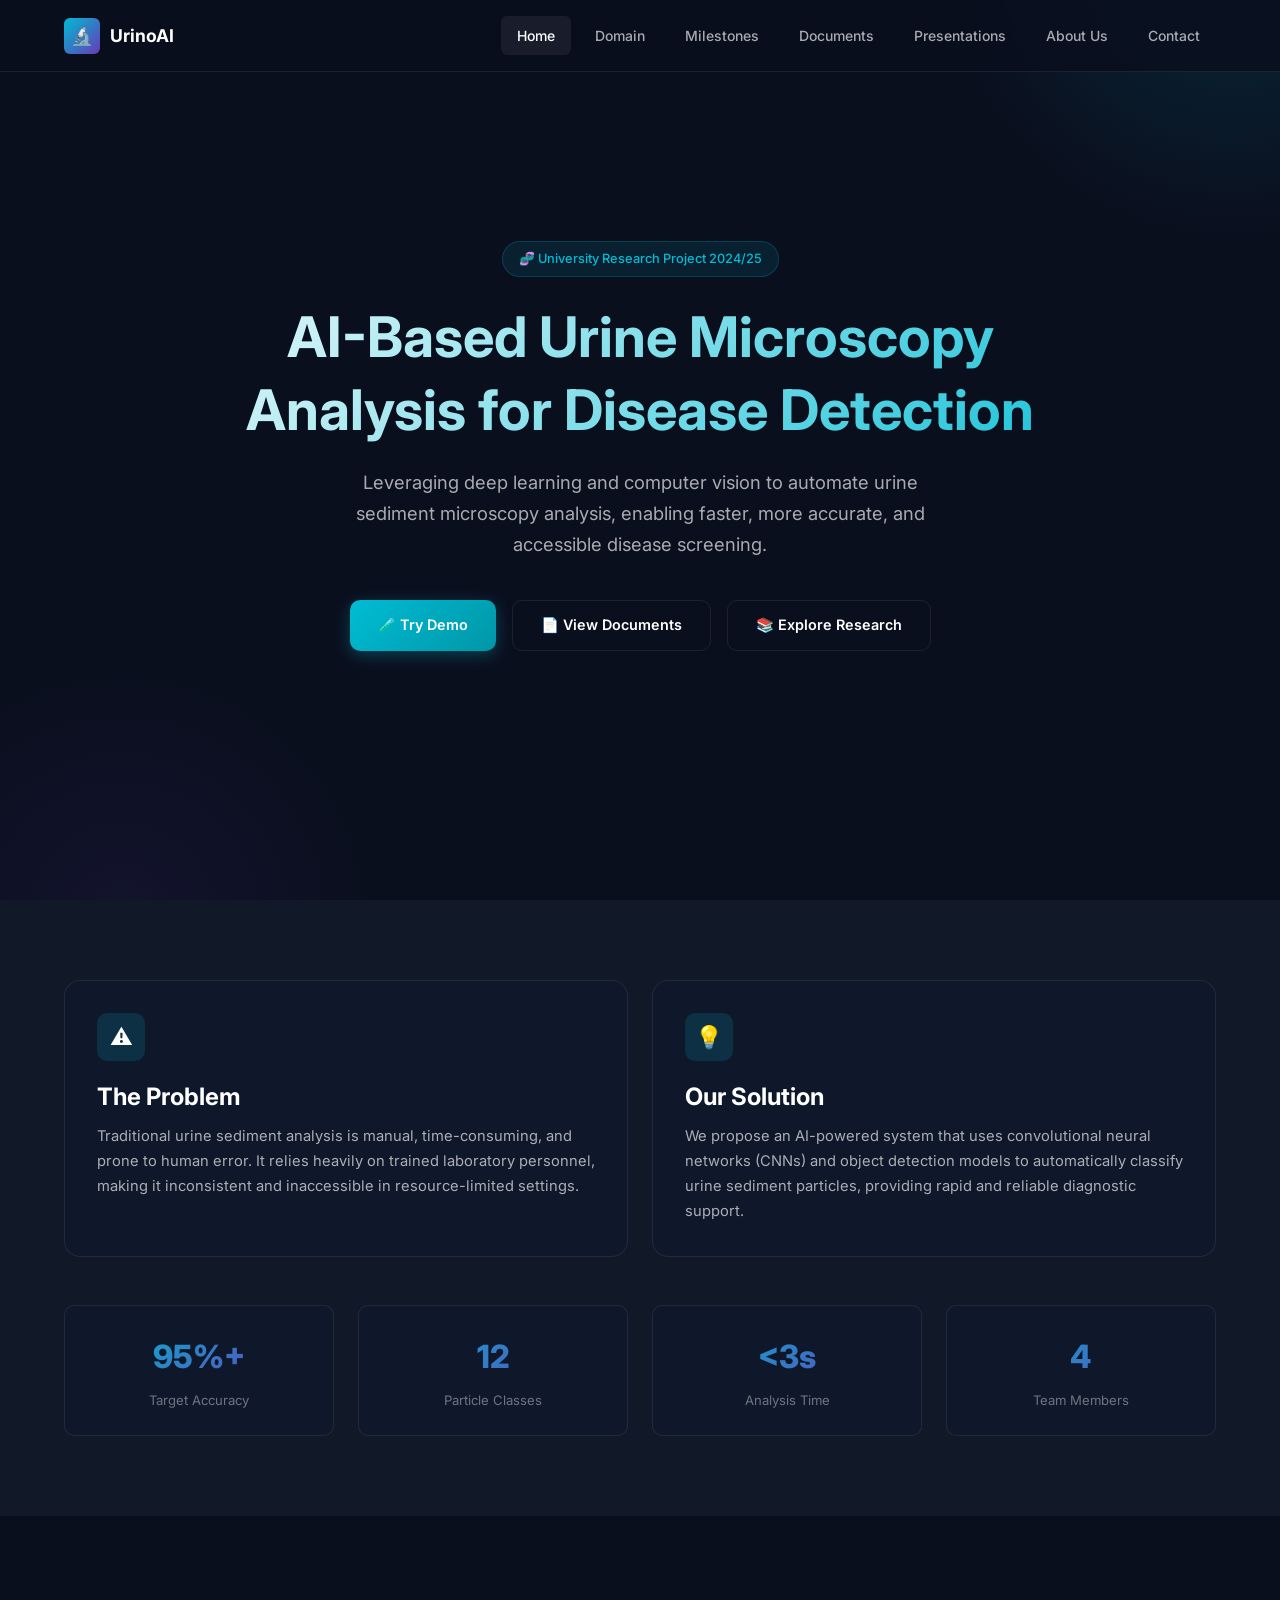
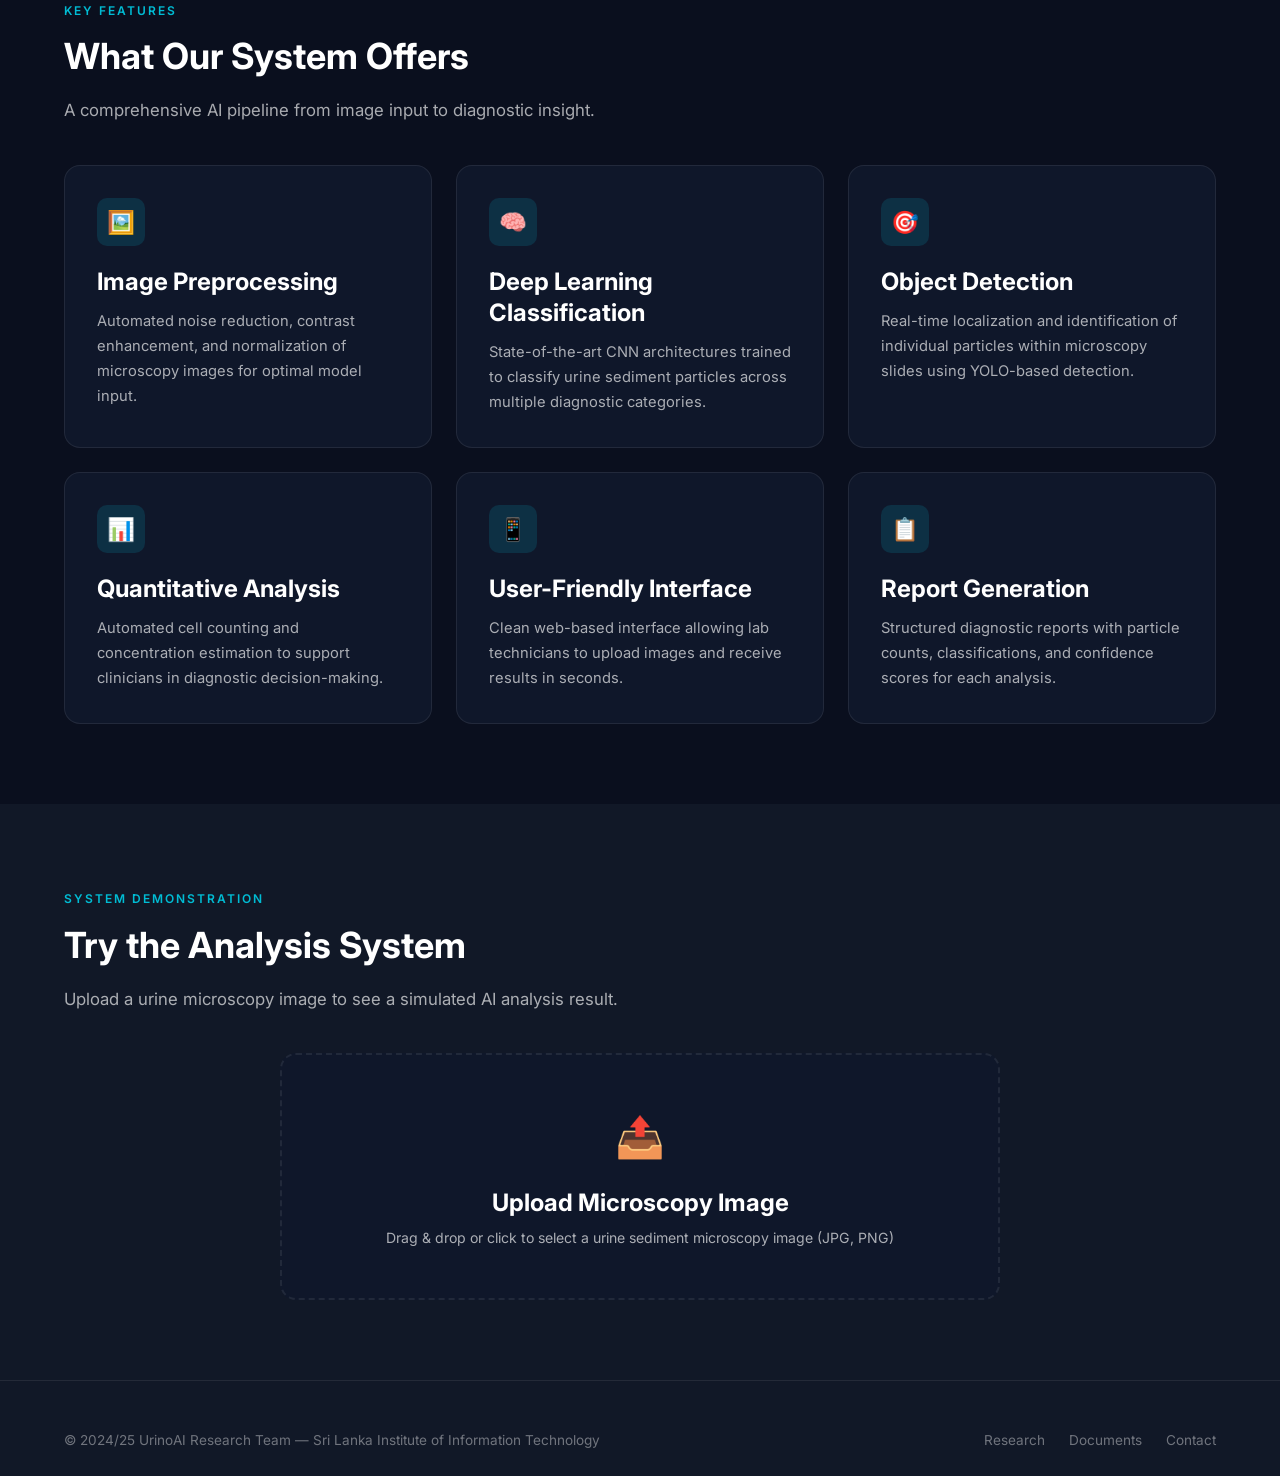
==== index.html @ 8f3a8fd1 "Initial commit" ====
<!DOCTYPE html>
<html lang="en">
<head>
  <meta charset="UTF-8">
  <meta name="viewport" content="width=device-width, initial-scale=1.0">
  <meta name="description" content="AI-Based Urine Microscopy Analysis for Disease Detection — a university research project leveraging deep learning for automated medical diagnostics.">
  <title>UrinoAI — AI-Based Urine Microscopy Analysis</title>
  <link rel="preconnect" href="https://fonts.googleapis.com">
  <link href="https://fonts.googleapis.com/css2?family=Inter:wght@400;500;600;700;800&display=swap" rel="stylesheet">
  <link rel="stylesheet" href="css/style.css">
</head>
<body>

  <!-- ===== NAVBAR ===== -->
  <nav class="navbar" id="navbar">
    <div class="container">
      <a href="index.html" class="nav-logo">
        <div class="logo-icon">🔬</div>
        UrinoAI
      </a>
      <div class="nav-links" id="navLinks">
        <a href="index.html" class="active">Home</a>
        <a href="domain.html">Domain</a>
        <a href="milestones.html">Milestones</a>
        <a href="documents.html">Documents</a>
        <a href="presentations.html">Presentations</a>
        <a href="about.html">About Us</a>
        <a href="contact.html">Contact</a>
      </div>
      <button class="nav-toggle" id="navToggle" aria-label="Toggle navigation">
        <span></span><span></span><span></span>
      </button>
    </div>
  </nav>

  <!-- ===== HERO ===== -->
  <section class="hero" id="hero">
    <div class="container">
      <div class="hero-badge">🧬 University Research Project 2024/25</div>
      <h1>AI-Based Urine Microscopy<br>Analysis for Disease Detection</h1>
      <p>Leveraging deep learning and computer vision to automate urine sediment microscopy analysis, enabling faster, more accurate, and accessible disease screening.</p>
      <div class="hero-actions">
        <a href="#demo" class="btn btn-primary">🧪 Try Demo</a>
        <a href="documents.html" class="btn btn-outline">📄 View Documents</a>
        <a href="domain.html" class="btn btn-outline">📚 Explore Research</a>
      </div>
    </div>
  </section>

  <!-- ===== PROBLEM + SOLUTION ===== -->
  <section class="section-alt" id="overview">
    <div class="container">
      <div class="grid-2">
        <div class="card">
          <div class="card-icon">⚠️</div>
          <h3>The Problem</h3>
          <p>Traditional urine sediment analysis is manual, time-consuming, and prone to human error. It relies heavily on trained laboratory personnel, making it inconsistent and inaccessible in resource-limited settings.</p>
        </div>
        <div class="card">
          <div class="card-icon">💡</div>
          <h3>Our Solution</h3>
          <p>We propose an AI-powered system that uses convolutional neural networks (CNNs) and object detection models to automatically classify urine sediment particles, providing rapid and reliable diagnostic support.</p>
        </div>
      </div>

      <!-- Stats -->
      <div class="stats-row">
        <div class="stat-item">
          <div class="stat-number">95%+</div>
          <div class="stat-label">Target Accuracy</div>
        </div>
        <div class="stat-item">
          <div class="stat-number">12</div>
          <div class="stat-label">Particle Classes</div>
        </div>
        <div class="stat-item">
          <div class="stat-number">&lt;3s</div>
          <div class="stat-label">Analysis Time</div>
        </div>
        <div class="stat-item">
          <div class="stat-number">4</div>
          <div class="stat-label">Team Members</div>
        </div>
      </div>
    </div>
  </section>

  <!-- ===== KEY FEATURES ===== -->
  <section id="features">
    <div class="container">
      <span class="section-label">Key Features</span>
      <h2 class="section-title">What Our System Offers</h2>
      <p class="section-subtitle" style="margin-bottom:2.5rem;">A comprehensive AI pipeline from image input to diagnostic insight.</p>

      <div class="grid-3">
        <div class="card">
          <div class="card-icon">🖼️</div>
          <h3>Image Preprocessing</h3>
          <p>Automated noise reduction, contrast enhancement, and normalization of microscopy images for optimal model input.</p>
        </div>
        <div class="card">
          <div class="card-icon">🧠</div>
          <h3>Deep Learning Classification</h3>
          <p>State-of-the-art CNN architectures trained to classify urine sediment particles across multiple diagnostic categories.</p>
        </div>
        <div class="card">
          <div class="card-icon">🎯</div>
          <h3>Object Detection</h3>
          <p>Real-time localization and identification of individual particles within microscopy slides using YOLO-based detection.</p>
        </div>
        <div class="card">
          <div class="card-icon">📊</div>
          <h3>Quantitative Analysis</h3>
          <p>Automated cell counting and concentration estimation to support clinicians in diagnostic decision-making.</p>
        </div>
        <div class="card">
          <div class="card-icon">📱</div>
          <h3>User-Friendly Interface</h3>
          <p>Clean web-based interface allowing lab technicians to upload images and receive results in seconds.</p>
        </div>
        <div class="card">
          <div class="card-icon">📋</div>
          <h3>Report Generation</h3>
          <p>Structured diagnostic reports with particle counts, classifications, and confidence scores for each analysis.</p>
        </div>
      </div>
    </div>
  </section>

  <!-- ===== SYSTEM DEMO ===== -->
  <section class="section-alt" id="demo">
    <div class="container">
      <span class="section-label">System Demonstration</span>
      <h2 class="section-title">Try the Analysis System</h2>
      <p class="section-subtitle" style="margin-bottom:2.5rem;">Upload a urine microscopy image to see a simulated AI analysis result.</p>

      <div class="demo-container">
        <div class="upload-zone" id="uploadZone">
          <div class="upload-icon">📤</div>
          <h3>Upload Microscopy Image</h3>
          <p>Drag & drop or click to select a urine sediment microscopy image (JPG, PNG)</p>
          <input type="file" id="fileInput" accept="image/*" style="display:none;">
        </div>

        <div class="demo-preview" id="demoPreview">
          <img id="previewImage" src="" alt="Uploaded microscopy image">
          <div class="result-card">
            <h4 style="margin-bottom:16px;">🔍 Analysis Results (Simulated)</h4>
            <div class="result-row">
              <span class="result-label">Red Blood Cells (RBC)</span>
              <div>
                <span class="result-value" style="color:var(--error);">12 /HPF — Elevated</span>
                <div class="confidence-bar"><div class="confidence-fill" style="width:88%"></div></div>
              </div>
            </div>
            <div class="result-row">
              <span class="result-label">White Blood Cells (WBC)</span>
              <div>
                <span class="result-value" style="color:var(--warning);">8 /HPF — Borderline</span>
                <div class="confidence-bar"><div class="confidence-fill" style="width:72%"></div></div>
              </div>
            </div>
            <div class="result-row">
              <span class="result-label">Epithelial Cells</span>
              <div>
                <span class="result-value" style="color:var(--success);">3 /HPF — Normal</span>
                <div class="confidence-bar"><div class="confidence-fill" style="width:94%"></div></div>
              </div>
            </div>
            <div class="result-row">
              <span class="result-label">Crystals (Calcium Oxalate)</span>
              <div>
                <span class="result-value" style="color:var(--error);">Detected</span>
                <div class="confidence-bar"><div class="confidence-fill" style="width:91%"></div></div>
              </div>
            </div>
            <div class="result-row">
              <span class="result-label">Bacteria</span>
              <div>
                <span class="result-value" style="color:var(--success);">Not Detected</span>
                <div class="confidence-bar"><div class="confidence-fill" style="width:97%"></div></div>
              </div>
            </div>
            <div class="result-row">
              <span class="result-label">Overall Confidence</span>
              <div>
                <span class="result-value" style="color:var(--primary);">92.4%</span>
                <div class="confidence-bar"><div class="confidence-fill" style="width:92%"></div></div>
              </div>
            </div>
          </div>
        </div>
      </div>
    </div>
  </section>

  <!-- ===== FOOTER ===== -->
  <footer class="footer">
    <div class="container">
      <div class="footer-content">
        <p>&copy; 2024/25 UrinoAI Research Team — Sri Lanka Institute of Information Technology</p>
        <div class="footer-links">
          <a href="domain.html">Research</a>
          <a href="documents.html">Documents</a>
          <a href="contact.html">Contact</a>
        </div>
      </div>
    </div>
  </footer>

  <script src="js/main.js"></script>
</body>
</html>
---- css/style.css ----
/* ============================================
   AI Urine Microscopy Research Website
   Design System & Global Styles
   ============================================ */

/* --- CSS Variables (Design Tokens) --- */
:root {
  --primary: #00bcd4;
  --primary-dark: #0097a7;
  --primary-glow: rgba(0, 188, 212, 0.15);
  --secondary: #673ab7;
  --secondary-light: #7e57c2;

  --bg-main: #0a0f1e;
  --bg-section: #111827;
  --bg-card: #0f172a;
  --bg-card-hover: #162036;
  --bg-input: #1a2236;

  --text-main: #ffffff;
  --text-muted: rgba(255, 255, 255, 0.65);
  --text-subtle: rgba(255, 255, 255, 0.4);

  --success: #66bb6a;
  --error: #ef5350;
  --warning: #ffa726;

  --border: rgba(255, 255, 255, 0.08);
  --border-hover: rgba(0, 188, 212, 0.3);

  --radius-sm: 6px;
  --radius-md: 10px;
  --radius-lg: 16px;
  --radius-xl: 24px;

  --shadow-card: 0 4px 24px rgba(0, 0, 0, 0.3);
  --shadow-hover: 0 8px 32px rgba(0, 188, 212, 0.12);

  --nav-height: 72px;
  --max-width: 1200px;

  --transition: 0.3s cubic-bezier(0.4, 0, 0.2, 1);
}

/* --- Reset & Base --- */
*, *::before, *::after {
  margin: 0;
  padding: 0;
  box-sizing: border-box;
}

html {
  scroll-behavior: smooth;
  scroll-padding-top: var(--nav-height);
}

body {
  font-family: 'Inter', -apple-system, BlinkMacSystemFont, sans-serif;
  background: var(--bg-main);
  color: var(--text-main);
  line-height: 1.7;
  -webkit-font-smoothing: antialiased;
  overflow-x: hidden;
}

a {
  color: var(--primary);
  text-decoration: none;
  transition: color var(--transition);
}

a:hover {
  color: var(--primary-dark);
}

img {
  max-width: 100%;
  display: block;
}

ul, ol {
  list-style: none;
}

/* --- Typography --- */
h1, h2, h3, h4, h5, h6 {
  font-weight: 700;
  line-height: 1.3;
  color: var(--text-main);
}

h1 { font-size: clamp(2rem, 4vw, 3rem); }
h2 { font-size: clamp(1.5rem, 3vw, 2.25rem); }
h3 { font-size: clamp(1.15rem, 2vw, 1.5rem); }
h4 { font-size: 1.125rem; }

p {
  color: var(--text-muted);
  font-size: 1rem;
  max-width: 72ch;
}

.section-label {
  display: inline-block;
  font-size: 0.75rem;
  font-weight: 600;
  text-transform: uppercase;
  letter-spacing: 2px;
  color: var(--primary);
  margin-bottom: 0.75rem;
}

.section-title {
  margin-bottom: 1rem;
}

.section-subtitle {
  color: var(--text-muted);
  font-size: 1.05rem;
  max-width: 640px;
}

/* --- Layout --- */
.container {
  width: 100%;
  max-width: var(--max-width);
  margin: 0 auto;
  padding: 0 24px;
}

section {
  padding: 80px 0;
}

.section-alt {
  background: var(--bg-section);
}

/* --- Navigation --- */
.navbar {
  position: fixed;
  top: 0;
  left: 0;
  right: 0;
  height: var(--nav-height);
  background: rgba(10, 15, 30, 0.85);
  backdrop-filter: blur(16px);
  -webkit-backdrop-filter: blur(16px);
  border-bottom: 1px solid var(--border);
  z-index: 1000;
  transition: background var(--transition);
}

.navbar .container {
  display: flex;
  align-items: center;
  justify-content: space-between;
  height: 100%;
}

.nav-logo {
  display: flex;
  align-items: center;
  gap: 10px;
  font-weight: 700;
  font-size: 1.1rem;
  color: var(--text-main);
}

.nav-logo .logo-icon {
  width: 36px;
  height: 36px;
  background: linear-gradient(135deg, var(--primary), var(--secondary));
  border-radius: var(--radius-sm);
  display: flex;
  align-items: center;
  justify-content: center;
  font-size: 1.1rem;
}

.nav-links {
  display: flex;
  align-items: center;
  gap: 8px;
}

.nav-links a {
  padding: 8px 16px;
  font-size: 0.875rem;
  font-weight: 500;
  color: var(--text-muted);
  border-radius: var(--radius-sm);
  transition: all var(--transition);
}

.nav-links a:hover,
.nav-links a.active {
  color: var(--text-main);
  background: rgba(255, 255, 255, 0.06);
}

.nav-toggle {
  display: none;
  flex-direction: column;
  gap: 5px;
  cursor: pointer;
  padding: 4px;
  background: none;
  border: none;
}

.nav-toggle span {
  width: 24px;
  height: 2px;
  background: var(--text-main);
  border-radius: 2px;
  transition: all var(--transition);
}

/* --- Hero Section --- */
.hero {
  min-height: 100vh;
  display: flex;
  align-items: center;
  padding-top: var(--nav-height);
  position: relative;
  overflow: hidden;
}

.hero::before {
  content: '';
  position: absolute;
  top: -40%;
  right: -20%;
  width: 600px;
  height: 600px;
  background: radial-gradient(circle, var(--primary-glow), transparent 70%);
  pointer-events: none;
}

.hero::after {
  content: '';
  position: absolute;
  bottom: -30%;
  left: -10%;
  width: 500px;
  height: 500px;
  background: radial-gradient(circle, rgba(103, 58, 183, 0.1), transparent 70%);
  pointer-events: none;
}

.hero .container {
  position: relative;
  z-index: 1;
  text-align: center;
}

.hero-badge {
  display: inline-flex;
  align-items: center;
  gap: 8px;
  padding: 6px 16px;
  background: rgba(0, 188, 212, 0.1);
  border: 1px solid rgba(0, 188, 212, 0.2);
  border-radius: 100px;
  font-size: 0.8rem;
  font-weight: 500;
  color: var(--primary);
  margin-bottom: 1.5rem;
}

.hero h1 {
  font-size: clamp(2.25rem, 5vw, 3.5rem);
  margin-bottom: 1.25rem;
  background: linear-gradient(135deg, var(--text-main) 0%, var(--primary) 100%);
  -webkit-background-clip: text;
  -webkit-text-fill-color: transparent;
  background-clip: text;
}

.hero p {
  font-size: 1.15rem;
  margin: 0 auto 2.5rem;
  max-width: 600px;
}

.hero-actions {
  display: flex;
  gap: 16px;
  justify-content: center;
  flex-wrap: wrap;
}

/* --- Buttons --- */
.btn {
  display: inline-flex;
  align-items: center;
  gap: 8px;
  padding: 12px 28px;
  font-size: 0.9rem;
  font-weight: 600;
  border-radius: var(--radius-md);
  cursor: pointer;
  transition: all var(--transition);
  border: none;
  font-family: inherit;
}

.btn-primary {
  background: linear-gradient(135deg, var(--primary), var(--primary-dark));
  color: #fff;
  box-shadow: 0 4px 16px rgba(0, 188, 212, 0.3);
}

.btn-primary:hover {
  transform: translateY(-2px);
  box-shadow: 0 6px 24px rgba(0, 188, 212, 0.4);
  color: #fff;
}

.btn-outline {
  background: transparent;
  color: var(--text-main);
  border: 1px solid var(--border);
}

.btn-outline:hover {
  border-color: var(--primary);
  background: rgba(0, 188, 212, 0.05);
  color: var(--primary);
}

.btn-secondary {
  background: linear-gradient(135deg, var(--secondary), var(--secondary-light));
  color: #fff;
}

.btn-sm {
  padding: 8px 18px;
  font-size: 0.82rem;
}

/* --- Cards --- */
.card {
  background: var(--bg-card);
  border: 1px solid var(--border);
  border-radius: var(--radius-lg);
  padding: 32px;
  transition: all var(--transition);
}

.card:hover {
  border-color: var(--border-hover);
  background: var(--bg-card-hover);
  box-shadow: var(--shadow-hover);
  transform: translateY(-4px);
}

.card-icon {
  width: 48px;
  height: 48px;
  background: var(--primary-glow);
  border-radius: var(--radius-md);
  display: flex;
  align-items: center;
  justify-content: center;
  font-size: 1.4rem;
  margin-bottom: 1.25rem;
}

.card h3 {
  margin-bottom: 0.75rem;
}

.card p {
  font-size: 0.92rem;
}

/* --- Grid Layouts --- */
.grid-2 {
  display: grid;
  grid-template-columns: repeat(2, 1fr);
  gap: 24px;
}

.grid-3 {
  display: grid;
  grid-template-columns: repeat(3, 1fr);
  gap: 24px;
}

.grid-4 {
  display: grid;
  grid-template-columns: repeat(4, 1fr);
  gap: 24px;
}

/* --- Timeline --- */
.timeline {
  position: relative;
  padding-left: 40px;
}

.timeline::before {
  content: '';
  position: absolute;
  left: 15px;
  top: 0;
  bottom: 0;
  width: 2px;
  background: linear-gradient(to bottom, var(--primary), var(--secondary));
}

.timeline-item {
  position: relative;
  margin-bottom: 40px;
}

.timeline-item::before {
  content: '';
  position: absolute;
  left: -33px;
  top: 8px;
  width: 14px;
  height: 14px;
  background: var(--primary);
  border-radius: 50%;
  border: 3px solid var(--bg-main);
  box-shadow: 0 0 0 3px rgba(0, 188, 212, 0.3);
}

.timeline-item.completed::before {
  background: var(--success);
  box-shadow: 0 0 0 3px rgba(102, 187, 106, 0.3);
}

.timeline-item.upcoming::before {
  background: var(--text-subtle);
  box-shadow: 0 0 0 3px rgba(255, 255, 255, 0.1);
}

.timeline-date {
  font-size: 0.8rem;
  font-weight: 600;
  color: var(--primary);
  text-transform: uppercase;
  letter-spacing: 1px;
  margin-bottom: 6px;
}

.timeline-item h3 {
  font-size: 1.15rem;
  margin-bottom: 6px;
}

.timeline-item p {
  font-size: 0.9rem;
}

.timeline-status {
  display: inline-block;
  padding: 3px 12px;
  border-radius: 100px;
  font-size: 0.72rem;
  font-weight: 600;
  text-transform: uppercase;
  letter-spacing: 0.5px;
  margin-top: 8px;
}

.status-completed {
  background: rgba(102, 187, 106, 0.15);
  color: var(--success);
}

.status-in-progress {
  background: rgba(255, 167, 38, 0.15);
  color: var(--warning);
}

.status-upcoming {
  background: rgba(255, 255, 255, 0.06);
  color: var(--text-subtle);
}

/* --- Document / Presentation Lists --- */
.doc-list {
  display: flex;
  flex-direction: column;
  gap: 16px;
}

.doc-item {
  display: flex;
  align-items: center;
  justify-content: space-between;
  padding: 20px 24px;
  background: var(--bg-card);
  border: 1px solid var(--border);
  border-radius: var(--radius-md);
  transition: all var(--transition);
}

.doc-item:hover {
  border-color: var(--border-hover);
  background: var(--bg-card-hover);
}

.doc-info {
  display: flex;
  align-items: center;
  gap: 16px;
}

.doc-icon {
  width: 44px;
  height: 44px;
  background: var(--primary-glow);
  border-radius: var(--radius-sm);
  display: flex;
  align-items: center;
  justify-content: center;
  font-size: 1.2rem;
  flex-shrink: 0;
}

.doc-meta h4 {
  margin-bottom: 2px;
}

.doc-meta p {
  font-size: 0.82rem;
  color: var(--text-subtle);
}

.doc-actions {
  display: flex;
  gap: 8px;
}

/* --- Team / About --- */
.team-grid {
  display: grid;
  grid-template-columns: repeat(auto-fit, minmax(260px, 1fr));
  gap: 24px;
}

.team-card {
  background: var(--bg-card);
  border: 1px solid var(--border);
  border-radius: var(--radius-lg);
  padding: 32px;
  text-align: center;
  transition: all var(--transition);
}

.team-card:hover {
  border-color: var(--border-hover);
  transform: translateY(-4px);
  box-shadow: var(--shadow-hover);
}

.team-avatar {
  width: 80px;
  height: 80px;
  border-radius: 50%;
  background: linear-gradient(135deg, var(--primary), var(--secondary));
  display: flex;
  align-items: center;
  justify-content: center;
  font-size: 1.75rem;
  font-weight: 700;
  color: #fff;
  margin: 0 auto 1rem;
}

.team-card h3 {
  font-size: 1.1rem;
  margin-bottom: 4px;
}

.team-role {
  font-size: 0.82rem;
  color: var(--primary);
  font-weight: 500;
  margin-bottom: 8px;
}

.team-card p {
  font-size: 0.85rem;
}

.team-email {
  display: inline-flex;
  align-items: center;
  gap: 6px;
  margin-top: 12px;
  font-size: 0.82rem;
  color: var(--text-subtle);
}

/* --- Contact Form --- */
.contact-grid {
  display: grid;
  grid-template-columns: 1fr 1fr;
  gap: 40px;
  align-items: start;
}

.form-group {
  margin-bottom: 20px;
}

.form-group label {
  display: block;
  font-size: 0.85rem;
  font-weight: 500;
  margin-bottom: 6px;
  color: var(--text-muted);
}

.form-group input,
.form-group textarea {
  width: 100%;
  padding: 12px 16px;
  background: var(--bg-input);
  border: 1px solid var(--border);
  border-radius: var(--radius-sm);
  color: var(--text-main);
  font-family: inherit;
  font-size: 0.92rem;
  transition: border-color var(--transition);
  outline: none;
}

.form-group input:focus,
.form-group textarea:focus {
  border-color: var(--primary);
  box-shadow: 0 0 0 3px rgba(0, 188, 212, 0.1);
}

.form-group textarea {
  min-height: 140px;
  resize: vertical;
}

.contact-info-card {
  background: var(--bg-card);
  border: 1px solid var(--border);
  border-radius: var(--radius-lg);
  padding: 32px;
}

.contact-info-item {
  display: flex;
  align-items: flex-start;
  gap: 16px;
  margin-bottom: 24px;
}

.contact-info-item:last-child {
  margin-bottom: 0;
}

.contact-info-icon {
  width: 42px;
  height: 42px;
  background: var(--primary-glow);
  border-radius: var(--radius-sm);
  display: flex;
  align-items: center;
  justify-content: center;
  font-size: 1.1rem;
  flex-shrink: 0;
}

/* --- Demo Section --- */
.demo-container {
  max-width: 720px;
  margin: 0 auto;
}

.upload-zone {
  border: 2px dashed var(--border);
  border-radius: var(--radius-lg);
  padding: 48px 32px;
  text-align: center;
  cursor: pointer;
  transition: all var(--transition);
  background: var(--bg-card);
}

.upload-zone:hover {
  border-color: var(--primary);
  background: rgba(0, 188, 212, 0.03);
}

.upload-zone.active {
  border-color: var(--primary);
  background: rgba(0, 188, 212, 0.05);
}

.upload-icon {
  font-size: 2.5rem;
  margin-bottom: 1rem;
}

.upload-zone h3 {
  margin-bottom: 0.5rem;
}

.upload-zone p {
  margin: 0 auto;
  font-size: 0.88rem;
}

.demo-preview {
  margin-top: 24px;
  display: none;
}

.demo-preview.show {
  display: block;
}

.demo-preview img {
  max-height: 300px;
  margin: 0 auto 24px;
  border-radius: var(--radius-md);
  border: 1px solid var(--border);
}

.result-card {
  background: var(--bg-card);
  border: 1px solid var(--border);
  border-radius: var(--radius-lg);
  padding: 24px;
}

.result-row {
  display: flex;
  justify-content: space-between;
  align-items: center;
  padding: 12px 0;
  border-bottom: 1px solid var(--border);
}

.result-row:last-child {
  border-bottom: none;
}

.result-label {
  font-size: 0.88rem;
  color: var(--text-muted);
}

.result-value {
  font-weight: 600;
  font-size: 0.95rem;
}

.confidence-bar {
  width: 120px;
  height: 6px;
  background: rgba(255, 255, 255, 0.1);
  border-radius: 3px;
  overflow: hidden;
  margin-top: 4px;
}

.confidence-fill {
  height: 100%;
  background: linear-gradient(90deg, var(--primary), var(--success));
  border-radius: 3px;
  transition: width 1s ease;
}

/* --- Page Header --- */
.page-header {
  padding: 120px 0 60px;
  text-align: center;
  background: var(--bg-section);
  border-bottom: 1px solid var(--border);
}

.page-header h1 {
  margin-bottom: 1rem;
}

.page-header p {
  margin: 0 auto;
}

/* --- Footer --- */
.footer {
  padding: 48px 0 24px;
  border-top: 1px solid var(--border);
  background: var(--bg-section);
}

.footer-content {
  display: flex;
  justify-content: space-between;
  align-items: center;
  gap: 24px;
  flex-wrap: wrap;
}

.footer p {
  font-size: 0.85rem;
  color: var(--text-subtle);
}

.footer-links {
  display: flex;
  gap: 24px;
}

.footer-links a {
  font-size: 0.85rem;
  color: var(--text-subtle);
}

.footer-links a:hover {
  color: var(--primary);
}

/* --- Methodology / Content Blocks --- */
.content-block {
  margin-bottom: 48px;
}

.content-block h3 {
  margin-bottom: 1rem;
  padding-bottom: 0.5rem;
  border-bottom: 1px solid var(--border);
}

.content-block p {
  margin-bottom: 1rem;
}

.content-block ul {
  padding-left: 20px;
}

.content-block ul li {
  position: relative;
  padding-left: 20px;
  margin-bottom: 8px;
  color: var(--text-muted);
  font-size: 0.92rem;
}

.content-block ul li::before {
  content: '›';
  position: absolute;
  left: 0;
  color: var(--primary);
  font-weight: 700;
}

/* --- Tech Stack Tags --- */
.tech-grid {
  display: flex;
  flex-wrap: wrap;
  gap: 12px;
}

.tech-tag {
  display: inline-flex;
  align-items: center;
  gap: 8px;
  padding: 10px 20px;
  background: var(--bg-card);
  border: 1px solid var(--border);
  border-radius: var(--radius-md);
  font-size: 0.88rem;
  font-weight: 500;
  color: var(--text-muted);
  transition: all var(--transition);
}

.tech-tag:hover {
  border-color: var(--border-hover);
  color: var(--text-main);
}

.tech-tag span {
  font-size: 1.1rem;
}

/* --- Stats Row --- */
.stats-row {
  display: grid;
  grid-template-columns: repeat(4, 1fr);
  gap: 24px;
  margin-top: 48px;
}

.stat-item {
  text-align: center;
  padding: 24px;
  background: var(--bg-card);
  border: 1px solid var(--border);
  border-radius: var(--radius-md);
}

.stat-number {
  font-size: 2rem;
  font-weight: 800;
  background: linear-gradient(135deg, var(--primary), var(--secondary));
  -webkit-background-clip: text;
  -webkit-text-fill-color: transparent;
  background-clip: text;
}

.stat-label {
  font-size: 0.82rem;
  color: var(--text-subtle);
  margin-top: 4px;
}

/* --- Responsive --- */
@media (max-width: 968px) {
  .grid-3 { grid-template-columns: repeat(2, 1fr); }
  .grid-4 { grid-template-columns: repeat(2, 1fr); }
  .stats-row { grid-template-columns: repeat(2, 1fr); }
  .contact-grid { grid-template-columns: 1fr; }
}

@media (max-width: 768px) {
  section { padding: 60px 0; }
  
  .nav-links {
    position: fixed;
    top: var(--nav-height);
    left: 0;
    right: 0;
    background: rgba(10, 15, 30, 0.98);
    flex-direction: column;
    padding: 24px;
    gap: 4px;
    transform: translateY(-110%);
    transition: transform var(--transition);
    border-bottom: 1px solid var(--border);
  }
  
  .nav-links.open {
    transform: translateY(0);
  }

  .nav-links a {
    width: 100%;
    padding: 12px 16px;
  }

  .nav-toggle {
    display: flex;
  }

  .grid-2,
  .grid-3,
  .grid-4 {
    grid-template-columns: 1fr;
  }

  .stats-row { grid-template-columns: 1fr 1fr; }

  .doc-item {
    flex-direction: column;
    align-items: flex-start;
    gap: 12px;
  }

  .doc-actions {
    width: 100%;
  }

  .hero h1 {
    font-size: 1.85rem;
  }
}

@media (max-width: 480px) {
  .container { padding: 0 16px; }
  .stats-row { grid-template-columns: 1fr; }
  .hero-actions { flex-direction: column; align-items: center; }
  .card { padding: 24px; }
}
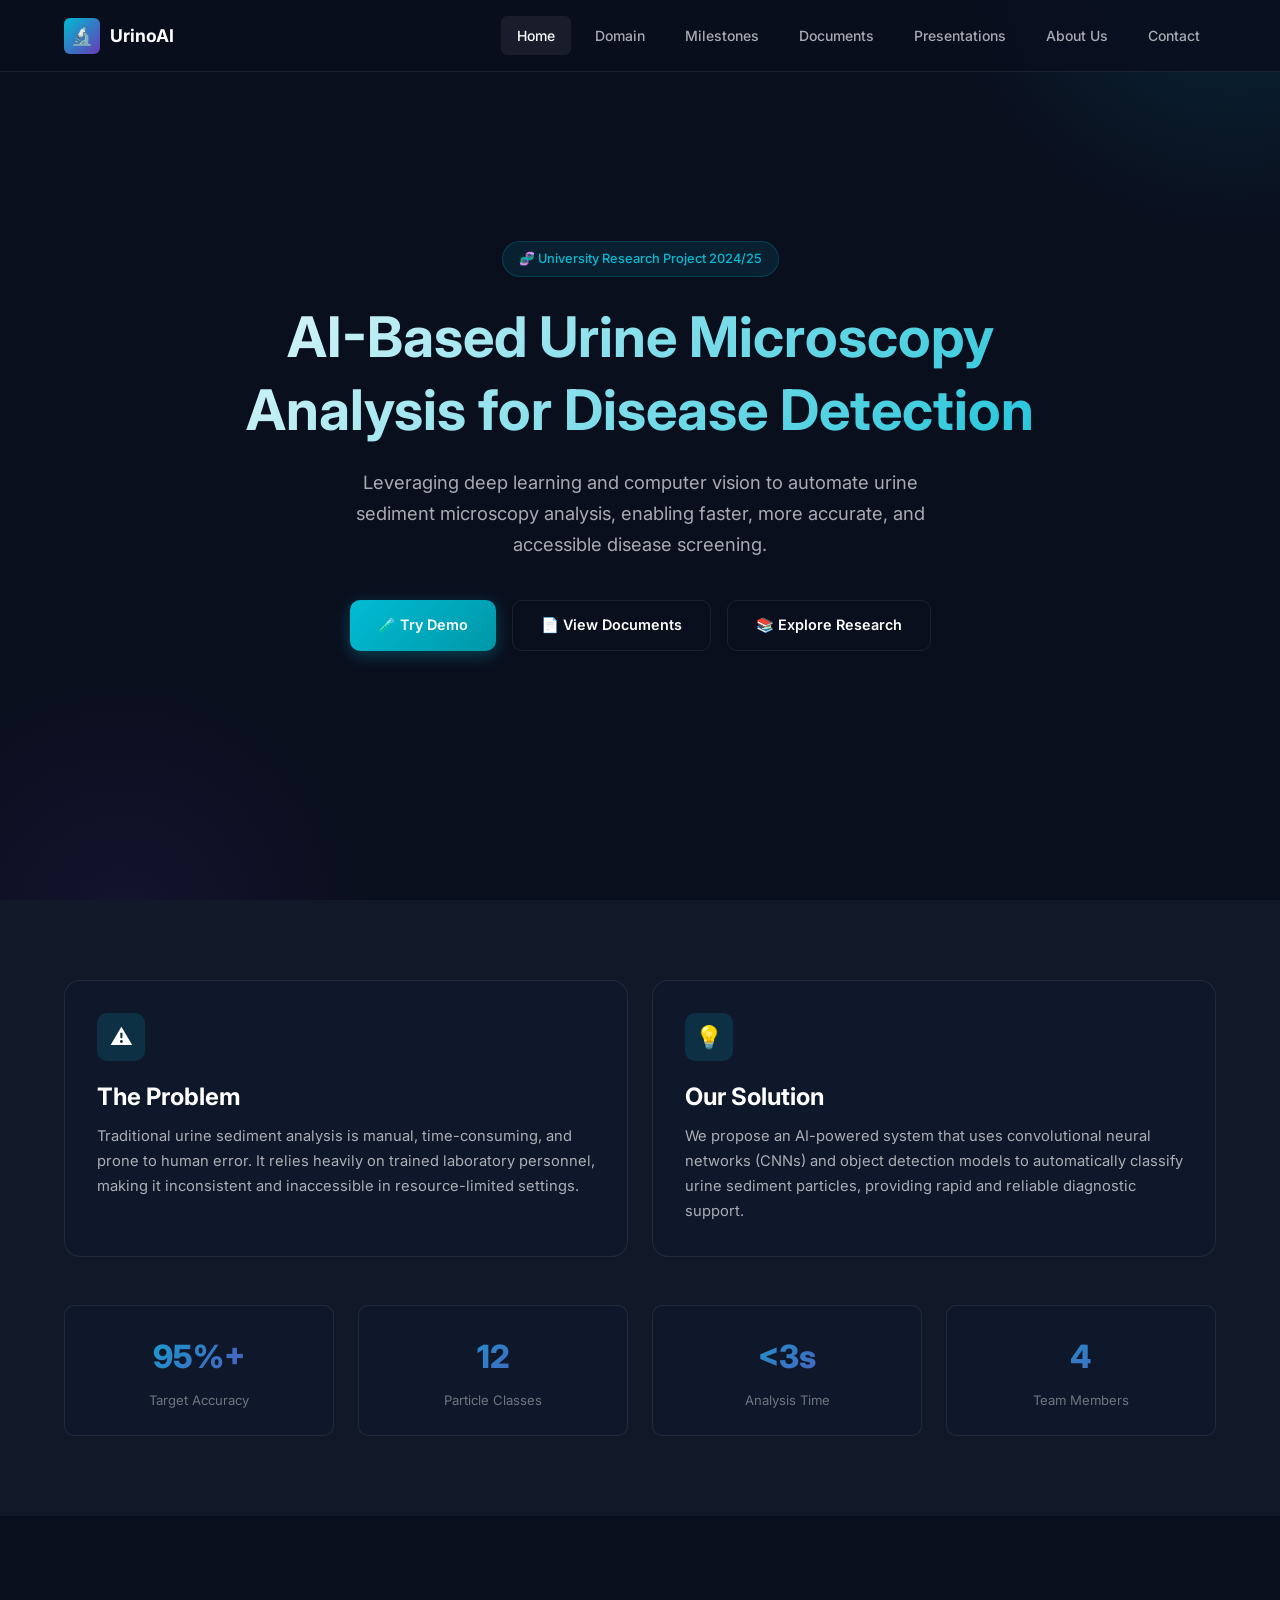
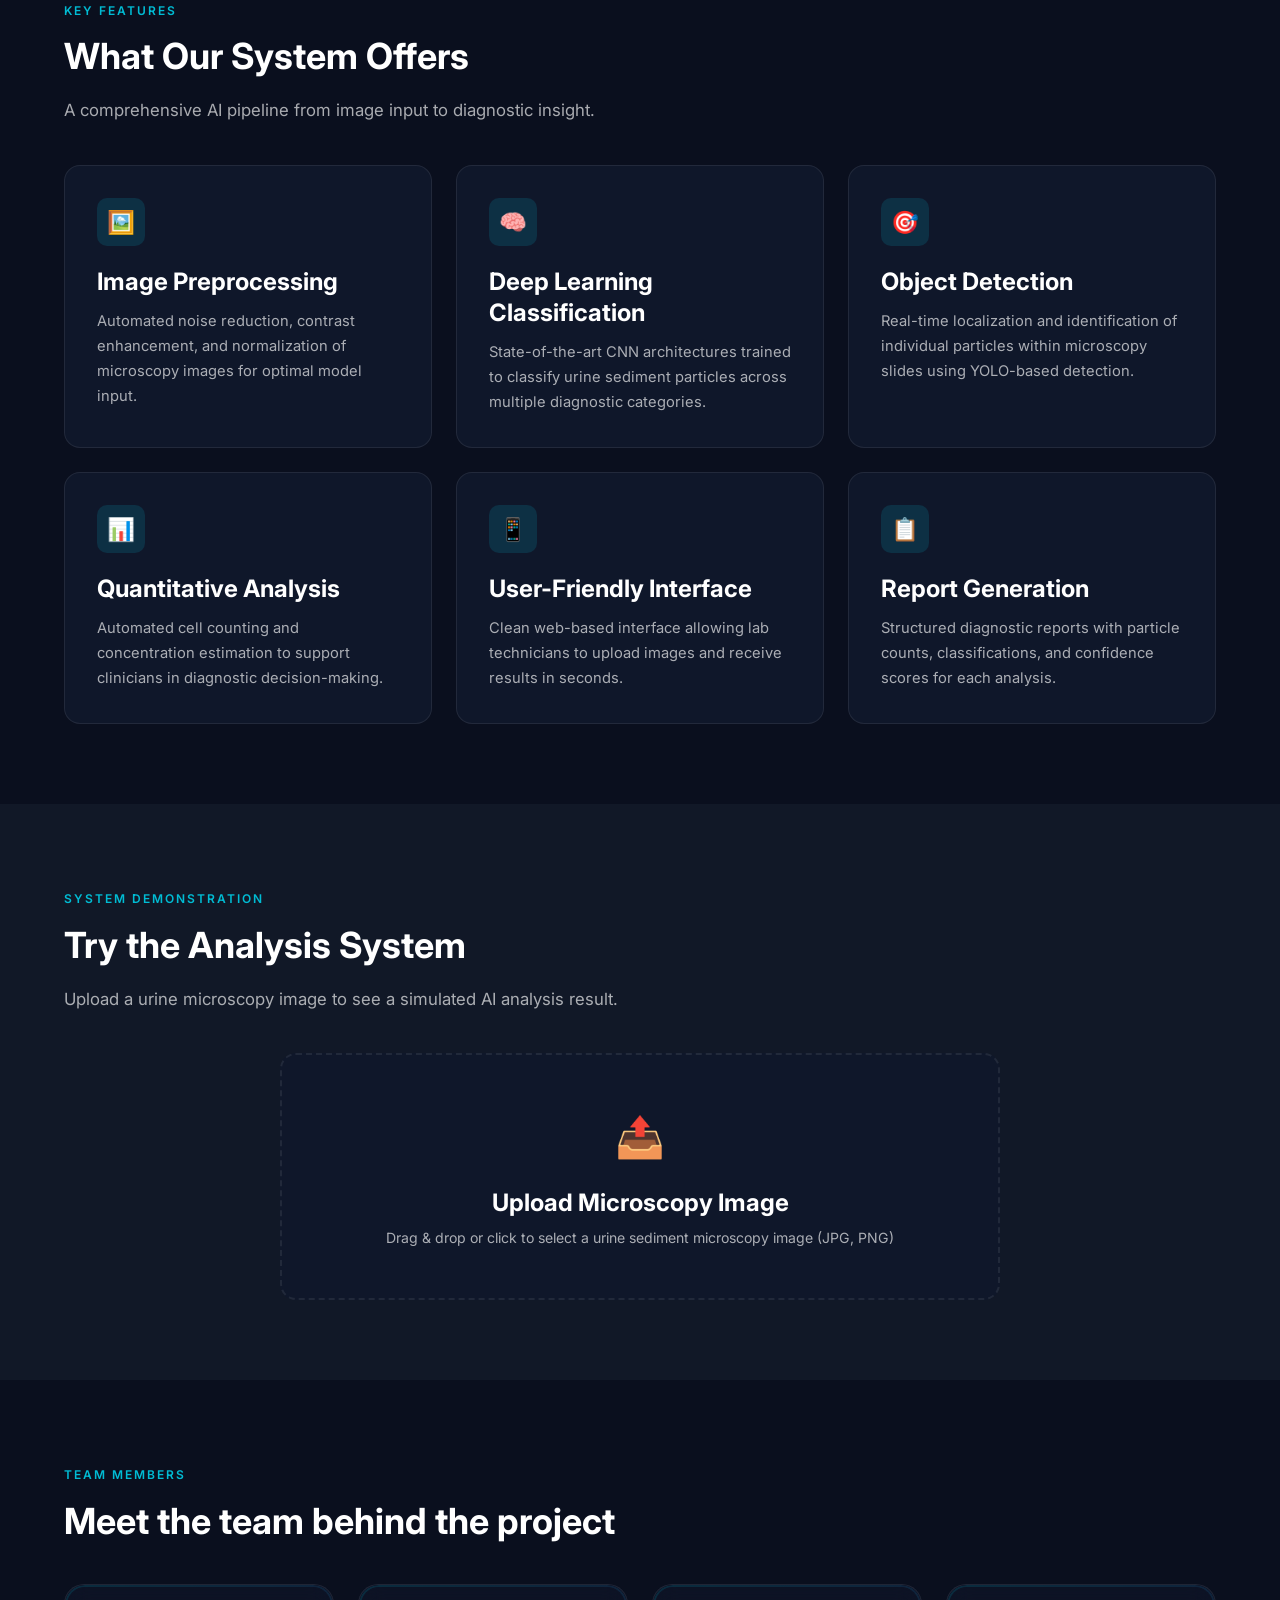
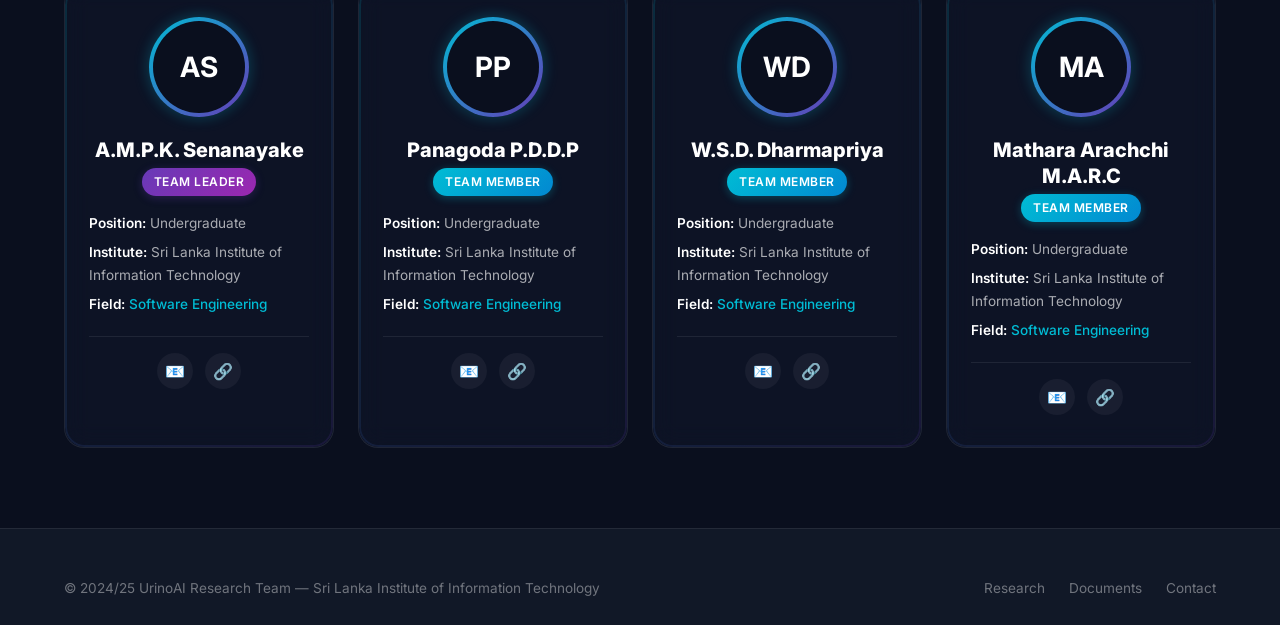
==== commit 1512d8e7: "chnage the contents" ====
--- a/index.html
+++ b/index.html
@@ -194,6 +194,88 @@
     </div>
   </section>
 
+  <!-- ===== TEAM MEMBERS ===== -->
+  <section class="fade-in-section" id="team">
+    <div class="container">
+      <span class="section-label">Team Members</span>
+      <h2 class="section-title" style="margin-bottom:2.5rem;">Meet the team behind the project</h2>
+
+      <div class="team-grid">
+        <!-- Card 1 -->
+        <div class="team-card">
+          <div class="team-avatar-wrapper">
+            <div class="team-avatar">AS</div>
+          </div>
+          <h3 class="team-name">A.M.P.K. Senanayake</h3>
+          <div class="team-badge badge-leader">Team Leader</div>
+          <div class="team-details">
+            <p><strong>Position:</strong> Undergraduate</p>
+            <p><strong>Institute:</strong> Sri Lanka Institute of Information Technology</p>
+            <p><strong>Field:</strong> <span class="text-blue">Software Engineering</span></p>
+          </div>
+          <div class="team-socials">
+            <a href="mailto:#" class="social-icon" title="Email">📧</a>
+            <a href="#" class="social-icon" title="LinkedIn">🔗</a>
+          </div>
+        </div>
+
+        <!-- Card 2 -->
+        <div class="team-card">
+          <div class="team-avatar-wrapper">
+            <div class="team-avatar">PP</div>
+          </div>
+          <h3 class="team-name">Panagoda P.D.D.P</h3>
+          <div class="team-badge badge-member">Team Member</div>
+          <div class="team-details">
+            <p><strong>Position:</strong> Undergraduate</p>
+            <p><strong>Institute:</strong> Sri Lanka Institute of Information Technology</p>
+            <p><strong>Field:</strong> <span class="text-blue">Software Engineering</span></p>
+          </div>
+          <div class="team-socials">
+            <a href="mailto:#" class="social-icon" title="Email">📧</a>
+            <a href="#" class="social-icon" title="LinkedIn">🔗</a>
+          </div>
+        </div>
+
+        <!-- Card 3 -->
+        <div class="team-card">
+          <div class="team-avatar-wrapper">
+            <div class="team-avatar">WD</div>
+          </div>
+          <h3 class="team-name">W.S.D. Dharmapriya</h3>
+          <div class="team-badge badge-member">Team Member</div>
+          <div class="team-details">
+            <p><strong>Position:</strong> Undergraduate</p>
+            <p><strong>Institute:</strong> Sri Lanka Institute of Information Technology</p>
+            <p><strong>Field:</strong> <span class="text-blue">Software Engineering</span></p>
+          </div>
+          <div class="team-socials">
+            <a href="mailto:#" class="social-icon" title="Email">📧</a>
+            <a href="#" class="social-icon" title="LinkedIn">🔗</a>
+          </div>
+        </div>
+
+        <!-- Card 4 -->
+        <div class="team-card">
+          <div class="team-avatar-wrapper">
+            <div class="team-avatar">MA</div>
+          </div>
+          <h3 class="team-name">Mathara Arachchi M.A.R.C</h3>
+          <div class="team-badge badge-member">Team Member</div>
+          <div class="team-details">
+            <p><strong>Position:</strong> Undergraduate</p>
+            <p><strong>Institute:</strong> Sri Lanka Institute of Information Technology</p>
+            <p><strong>Field:</strong> <span class="text-blue">Software Engineering</span></p>
+          </div>
+          <div class="team-socials">
+            <a href="mailto:#" class="social-icon" title="Email">📧</a>
+            <a href="#" class="social-icon" title="LinkedIn">🔗</a>
+          </div>
+        </div>
+      </div>
+    </div>
+  </section>
+
   <!-- ===== FOOTER ===== -->
   <footer class="footer">
     <div class="container">
--- a/css/style.css
+++ b/css/style.css
@@ -483,100 +483,326 @@
   color: var(--text-subtle);
 }
 
-/* --- Document / Presentation Lists --- */
-.doc-list {
+/* --- Document / Presentation Cards --- */
+.resource-grid {
+  display: grid;
+  grid-template-columns: 1fr;
+  gap: 24px;
+}
+
+@media (min-width: 768px) {
+  .resource-grid {
+    grid-template-columns: repeat(2, 1fr);
+  }
+}
+
+@media (min-width: 1024px) {
+  .resource-grid {
+    grid-template-columns: repeat(4, 1fr);
+  }
+}
+
+.resource-card {
+  position: relative;
+  background: rgba(15, 23, 42, 0.6);
+  backdrop-filter: blur(12px);
+  -webkit-backdrop-filter: blur(12px);
+  border: 1px solid rgba(255, 255, 255, 0.08);
+  border-radius: var(--radius-lg);
+  padding: 28px 24px;
   display: flex;
   flex-direction: column;
-  gap: 16px;
-}
-
-.doc-item {
-  display: flex;
-  align-items: center;
-  justify-content: space-between;
-  padding: 20px 24px;
-  background: var(--bg-card);
+  transition: all 0.4s cubic-bezier(0.4, 0, 0.2, 1);
+  overflow: hidden;
+}
+
+.resource-card::before {
+  content: '';
+  position: absolute;
+  top: 0; left: 0; right: 0; bottom: 0;
+  border-radius: var(--radius-lg);
+  padding: 2px;
+  background: linear-gradient(135deg, rgba(0,188,212,0.5), rgba(103,58,183,0.5));
+  -webkit-mask: linear-gradient(#fff 0 0) content-box, linear-gradient(#fff 0 0);
+  -webkit-mask-composite: xor;
+  mask-composite: exclude;
+  opacity: 0;
+  transition: opacity 0.4s ease;
+  pointer-events: none;
+}
+
+.resource-card:hover {
+  transform: translateY(-8px);
+  box-shadow: 0 12px 40px rgba(0, 188, 212, 0.15);
+  background: rgba(22, 32, 54, 0.8);
+  border-color: transparent;
+}
+
+.resource-card:hover::before {
+  opacity: 1;
+}
+
+.resource-icon-wrapper {
+  width: 56px;
+  height: 56px;
+  border-radius: var(--radius-md);
+  display: flex;
+  align-items: center;
+  justify-content: center;
+  font-size: 1.6rem;
+  margin-bottom: 20px;
+  background: rgba(0, 188, 212, 0.1);
+  color: var(--primary);
+  transition: transform 0.4s ease;
+}
+
+.resource-card:hover .resource-icon-wrapper {
+  transform: scale(1.1) rotate(5deg);
+}
+
+.resource-icon-wrapper.doc {
+  background: rgba(102, 187, 106, 0.15);
+  color: var(--success);
+}
+
+.resource-icon-wrapper.ppt {
+  background: rgba(139, 92, 246, 0.15);
+  color: #a78bfa;
+}
+
+.resource-title {
+  font-size: 1.15rem;
+  font-weight: 700;
+  margin-bottom: 12px;
+  color: var(--text-main);
+  line-height: 1.4;
+}
+
+.resource-meta {
+  display: flex;
+  flex-direction: column;
+  gap: 8px;
+  margin-bottom: 24px;
+  flex-grow: 1;
+}
+
+.meta-item {
+  display: flex;
+  align-items: center;
+  gap: 8px;
+  font-size: 0.85rem;
+  color: var(--text-muted);
+}
+
+.meta-icon {
+  font-size: 1rem;
+}
+
+.resource-badges {
+  display: flex;
+  gap: 8px;
+  margin-bottom: 16px;
+}
+
+.resource-badge {
+  display: inline-block;
+  padding: 4px 10px;
+  border-radius: 100px;
+  font-size: 0.7rem;
+  font-weight: 600;
+  text-transform: uppercase;
+  letter-spacing: 0.5px;
+}
+
+.badge-pdf {
+  background: rgba(239, 83, 80, 0.15);
+  color: var(--error);
+}
+
+.badge-ppt {
+  background: rgba(255, 167, 38, 0.15);
+  color: var(--warning);
+}
+
+.resource-download {
+  width: 100%;
+  display: inline-flex;
+  align-items: center;
+  justify-content: center;
+  gap: 8px;
+  padding: 12px;
+  background: rgba(255, 255, 255, 0.05);
   border: 1px solid var(--border);
   border-radius: var(--radius-md);
+  color: var(--text-main);
+  font-size: 0.9rem;
+  font-weight: 600;
   transition: all var(--transition);
-}
-
-.doc-item:hover {
-  border-color: var(--border-hover);
-  background: var(--bg-card-hover);
-}
-
-.doc-info {
-  display: flex;
-  align-items: center;
-  gap: 16px;
-}
-
-.doc-icon {
-  width: 44px;
-  height: 44px;
-  background: var(--primary-glow);
-  border-radius: var(--radius-sm);
-  display: flex;
-  align-items: center;
-  justify-content: center;
-  font-size: 1.2rem;
-  flex-shrink: 0;
-}
-
-.doc-meta h4 {
-  margin-bottom: 2px;
-}
-
-.doc-meta p {
-  font-size: 0.82rem;
-  color: var(--text-subtle);
-}
-
-.doc-actions {
-  display: flex;
-  gap: 8px;
-}
+  text-decoration: none;
+  cursor: pointer;
+}
+
+.resource-card:hover .resource-download {
+  background: linear-gradient(135deg, var(--primary), var(--primary-dark));
+  border-color: transparent;
+  color: #fff;
+  box-shadow: 0 4px 16px rgba(0, 188, 212, 0.3);
+}
+
+.section-header-actions {
+  display: flex;
+  justify-content: space-between;
+  align-items: flex-end;
+  margin-bottom: 2.5rem;
+}
+
+@media (max-width: 768px) {
+  .section-header-actions {
+    flex-direction: column;
+    align-items: flex-start;
+    gap: 16px;
+  }
+}
+
+.fade-in-section .resource-card {
+  animation: fadeInSlideUp 0.6s ease-out forwards;
+  opacity: 0;
+}
+
+.fade-in-section .resource-card:nth-child(1) { animation-delay: 0.1s; }
+.fade-in-section .resource-card:nth-child(2) { animation-delay: 0.2s; }
+.fade-in-section .resource-card:nth-child(3) { animation-delay: 0.3s; }
+.fade-in-section .resource-card:nth-child(4) { animation-delay: 0.4s; }
 
 /* --- Team / About --- */
 .team-grid {
   display: grid;
-  grid-template-columns: repeat(auto-fit, minmax(260px, 1fr));
+  grid-template-columns: 1fr;
   gap: 24px;
 }
 
+@media (min-width: 768px) {
+  .team-grid {
+    grid-template-columns: repeat(2, 1fr);
+  }
+}
+
+@media (min-width: 1024px) {
+  .team-grid.grid-4 {
+    grid-template-columns: repeat(4, 1fr);
+  }
+  .team-grid.grid-3 {
+    grid-template-columns: repeat(3, 1fr);
+  }
+  .team-grid:not(.grid-3):not(.grid-4) {
+    grid-template-columns: repeat(4, 1fr);
+  }
+}
+
 .team-card {
-  background: var(--bg-card);
-  border: 1px solid var(--border);
-  border-radius: var(--radius-lg);
-  padding: 32px;
+  position: relative;
+  background: rgba(15, 23, 42, 0.6);
+  backdrop-filter: blur(12px);
+  -webkit-backdrop-filter: blur(12px);
+  border: 1px solid rgba(255, 255, 255, 0.08);
+  border-radius: 20px;
+  padding: 32px 24px;
   text-align: center;
-  transition: all var(--transition);
+  transition: all 0.4s cubic-bezier(0.4, 0, 0.2, 1);
+  overflow: hidden;
+}
+
+.team-card::before {
+  content: '';
+  position: absolute;
+  top: 0; left: 0; right: 0; bottom: 0;
+  border-radius: 20px;
+  padding: 2px;
+  background: linear-gradient(135deg, rgba(0,188,212,0.5), rgba(103,58,183,0.5));
+  -webkit-mask: linear-gradient(#fff 0 0) content-box, linear-gradient(#fff 0 0);
+  -webkit-mask-composite: xor;
+  mask-composite: exclude;
+  opacity: 0.3;
+  transition: opacity 0.4s ease;
+  pointer-events: none;
 }
 
 .team-card:hover {
-  border-color: var(--border-hover);
-  transform: translateY(-4px);
-  box-shadow: var(--shadow-hover);
+  transform: translateY(-8px);
+  box-shadow: 0 12px 40px rgba(0, 188, 212, 0.25);
+  background: rgba(22, 32, 54, 0.8);
+  border-color: transparent;
+}
+
+.team-card:hover::before {
+  opacity: 1;
+}
+
+.team-avatar-wrapper {
+  width: 100px;
+  height: 100px;
+  margin: 0 auto 1.2rem;
+  border-radius: 50%;
+  padding: 4px;
+  background: linear-gradient(135deg, var(--primary), var(--secondary));
+  overflow: hidden;
+  position: relative;
+  transition: all 0.4s ease;
+  box-shadow: 0 0 15px rgba(0, 188, 212, 0.3);
+}
+
+.team-card:hover .team-avatar-wrapper {
+  box-shadow: 0 0 25px rgba(0, 188, 212, 0.6);
 }
 
 .team-avatar {
-  width: 80px;
-  height: 80px;
+  width: 100%;
+  height: 100%;
   border-radius: 50%;
-  background: linear-gradient(135deg, var(--primary), var(--secondary));
+  background: var(--bg-main);
   display: flex;
   align-items: center;
   justify-content: center;
   font-size: 1.75rem;
   font-weight: 700;
   color: #fff;
+  transition: transform 0.4s ease;
+}
+
+.team-avatar-img {
+  width: 100%;
+  height: 100%;
+  border-radius: 50%;
+  object-fit: cover;
+  background: var(--bg-main);
+  display: block;
+  transition: transform 0.4s ease;
+}
+
+/* Fallback for old avatar without wrapper */
+.team-card > .team-avatar {
+  width: 80px; height: 80px;
   margin: 0 auto 1rem;
+  background: linear-gradient(135deg, var(--primary), var(--secondary));
+}
+
+.team-card:hover .team-avatar,
+.team-card:hover .team-avatar-img {
+  transform: scale(1.1);
+}
+
+.team-name {
+  font-size: 1.25rem;
+  font-weight: 800;
+  margin-bottom: 8px;
+  color: var(--text-main);
 }
 
 .team-card h3 {
-  font-size: 1.1rem;
+  font-size: 1.25rem;
+  font-weight: 800;
   margin-bottom: 4px;
+  color: var(--text-main);
 }
 
 .team-role {
@@ -586,8 +812,81 @@
   margin-bottom: 8px;
 }
 
+.team-badge {
+  display: inline-block;
+  padding: 4px 12px;
+  border-radius: 100px;
+  font-size: 0.75rem;
+  font-weight: 600;
+  text-transform: uppercase;
+  letter-spacing: 0.5px;
+  margin-bottom: 16px;
+  color: #fff;
+}
+
+.badge-leader {
+  background: linear-gradient(135deg, #673ab7, #9c27b0);
+  box-shadow: 0 2px 10px rgba(103, 58, 183, 0.3);
+}
+
+.badge-member {
+  background: linear-gradient(135deg, #00bcd4, #0288d1);
+  box-shadow: 0 2px 10px rgba(0, 188, 212, 0.3);
+}
+
+.team-details {
+  text-align: left;
+  font-size: 0.85rem;
+  margin-bottom: 20px;
+}
+
+.team-details p {
+  margin-bottom: 6px;
+  color: var(--text-muted);
+}
+
+.team-details strong {
+  color: var(--text-main);
+  font-weight: 600;
+}
+
+.text-blue {
+  color: var(--primary);
+  font-weight: 500;
+}
+
+.team-socials {
+  display: flex;
+  justify-content: center;
+  gap: 12px;
+  border-top: 1px solid var(--border);
+  padding-top: 16px;
+  margin-top: 16px;
+}
+
+.social-icon {
+  width: 36px;
+  height: 36px;
+  border-radius: 50%;
+  background: rgba(255, 255, 255, 0.05);
+  display: flex;
+  align-items: center;
+  justify-content: center;
+  color: var(--text-main);
+  transition: all 0.3s ease;
+  text-decoration: none;
+  font-size: 1rem;
+}
+
+.social-icon:hover {
+  background: var(--primary);
+  color: #fff;
+  transform: translateY(-2px);
+}
+
 .team-card p {
   font-size: 0.85rem;
+  color: var(--text-muted);
 }
 
 .team-email {
@@ -598,6 +897,21 @@
   font-size: 0.82rem;
   color: var(--text-subtle);
 }
+
+/* fade-in animation on load */
+@keyframes fadeInSlideUp {
+  from { opacity: 0; transform: translateY(20px); }
+  to { opacity: 1; transform: translateY(0); }
+}
+
+.fade-in-section .team-card {
+  animation: fadeInSlideUp 0.6s ease-out forwards;
+  opacity: 0;
+}
+.fade-in-section .team-card:nth-child(1) { animation-delay: 0.1s; }
+.fade-in-section .team-card:nth-child(2) { animation-delay: 0.2s; }
+.fade-in-section .team-card:nth-child(3) { animation-delay: 0.3s; }
+.fade-in-section .team-card:nth-child(4) { animation-delay: 0.4s; }
 
 /* --- Contact Form --- */
 .contact-grid {
@@ -919,6 +1233,406 @@
   font-size: 0.82rem;
   color: var(--text-subtle);
   margin-top: 4px;
+}
+
+/* --- Domain Tabs Section --- */
+.domain-section {
+  padding: 0 0 80px;
+  background: var(--bg-main);
+}
+
+.domain-header {
+  padding: 120px 0 48px;
+  text-align: center;
+  background: var(--bg-section);
+  border-bottom: 1px solid var(--border);
+}
+
+.domain-header h1 {
+  font-size: clamp(2rem, 4vw, 2.75rem);
+  margin-bottom: 0.75rem;
+  background: linear-gradient(135deg, #a78bfa, #6366f1);
+  -webkit-background-clip: text;
+  -webkit-text-fill-color: transparent;
+  background-clip: text;
+}
+
+.domain-header p {
+  margin: 0 auto;
+  color: var(--text-muted);
+  font-size: 1.05rem;
+}
+
+/* Tab Navigation */
+.domain-tabs-nav {
+  display: flex;
+  justify-content: center;
+  gap: 8px;
+  padding: 32px 24px 0;
+  flex-wrap: wrap;
+}
+
+.domain-tab-btn {
+  padding: 10px 22px;
+  font-size: 0.875rem;
+  font-weight: 500;
+  font-family: inherit;
+  color: var(--text-muted);
+  background: transparent;
+  border: 1px solid var(--border);
+  border-radius: 100px;
+  cursor: pointer;
+  transition: all var(--transition);
+  white-space: nowrap;
+}
+
+.domain-tab-btn:hover {
+  color: var(--text-main);
+  border-color: rgba(139, 92, 246, 0.4);
+  background: rgba(139, 92, 246, 0.08);
+}
+
+.domain-tab-btn.active {
+  color: #fff;
+  background: linear-gradient(135deg, #7c3aed, #6366f1);
+  border-color: transparent;
+  box-shadow: 0 4px 20px rgba(124, 58, 237, 0.35);
+}
+
+/* Tab Content */
+.domain-tab-content {
+  display: none;
+  animation: domainFadeIn 0.45s ease;
+  padding-top: 48px;
+}
+
+.domain-tab-content.active {
+  display: block;
+}
+
+@keyframes domainFadeIn {
+  from { opacity: 0; transform: translateY(12px); }
+  to { opacity: 1; transform: translateY(0); }
+}
+
+/* Section Title inside tab */
+.domain-tab-title {
+  font-size: 1.5rem;
+  font-weight: 700;
+  margin-bottom: 24px;
+  color: #a78bfa;
+}
+
+/* Highlight / Intro Card */
+.domain-highlight-card {
+  background: var(--bg-card);
+  border: 1px solid rgba(139, 92, 246, 0.25);
+  border-left: 4px solid #7c3aed;
+  border-radius: var(--radius-lg);
+  padding: 28px 32px;
+  margin-bottom: 32px;
+}
+
+.domain-highlight-card .hl-label {
+  display: flex;
+  align-items: center;
+  gap: 10px;
+  font-size: 1rem;
+  font-weight: 600;
+  color: #a78bfa;
+  margin-bottom: 12px;
+}
+
+.domain-highlight-card .hl-label svg {
+  width: 22px;
+  height: 22px;
+  flex-shrink: 0;
+}
+
+.domain-highlight-card .hl-text {
+  color: var(--text-muted);
+  font-size: 0.95rem;
+  line-height: 1.75;
+  max-width: none;
+}
+
+.domain-highlight-card .hl-text strong {
+  color: #c4b5fd;
+}
+
+/* Info Cards Grid */
+.domain-cards-grid {
+  display: grid;
+  grid-template-columns: repeat(auto-fit, minmax(300px, 1fr));
+  gap: 20px;
+}
+
+.domain-info-card {
+  background: var(--bg-card);
+  border: 1px solid var(--border);
+  border-radius: var(--radius-lg);
+  padding: 28px;
+  transition: all var(--transition);
+  display: flex;
+  gap: 16px;
+  align-items: flex-start;
+}
+
+.domain-info-card:hover {
+  border-color: rgba(139, 92, 246, 0.3);
+  background: var(--bg-card-hover);
+  transform: translateY(-4px);
+  box-shadow: 0 8px 32px rgba(124, 58, 237, 0.1);
+}
+
+.domain-info-card .dic-icon {
+  width: 44px;
+  height: 44px;
+  min-width: 44px;
+  background: linear-gradient(135deg, rgba(124, 58, 237, 0.2), rgba(99, 102, 241, 0.2));
+  border-radius: 50%;
+  display: flex;
+  align-items: center;
+  justify-content: center;
+}
+
+.domain-info-card .dic-icon svg {
+  width: 20px;
+  height: 20px;
+  color: #a78bfa;
+}
+
+.domain-info-card h4 {
+  font-size: 1.05rem;
+  font-weight: 600;
+  margin-bottom: 8px;
+  color: var(--text-main);
+}
+
+.domain-info-card p {
+  font-size: 0.9rem;
+  color: var(--text-muted);
+  line-height: 1.7;
+}
+
+/* Problem mini cards */
+.domain-mini-grid {
+  display: grid;
+  grid-template-columns: repeat(auto-fit, minmax(220px, 1fr));
+  gap: 16px;
+}
+
+.domain-mini-card {
+  background: var(--bg-card);
+  border: 1px solid var(--border);
+  border-radius: var(--radius-md);
+  padding: 24px;
+  text-align: center;
+  transition: all var(--transition);
+}
+
+.domain-mini-card:hover {
+  border-color: rgba(139, 92, 246, 0.3);
+  transform: translateY(-4px);
+  box-shadow: 0 8px 24px rgba(124, 58, 237, 0.1);
+}
+
+.domain-mini-card .dmc-icon {
+  width: 48px;
+  height: 48px;
+  margin: 0 auto 14px;
+  background: linear-gradient(135deg, rgba(239, 68, 68, 0.15), rgba(239, 68, 68, 0.05));
+  border-radius: 50%;
+  display: flex;
+  align-items: center;
+  justify-content: center;
+}
+
+.domain-mini-card .dmc-icon svg {
+  width: 22px;
+  height: 22px;
+  color: #f87171;
+}
+
+.domain-mini-card h4 {
+  font-size: 0.95rem;
+  font-weight: 600;
+  color: var(--text-main);
+}
+
+.domain-mini-card p {
+  font-size: 0.85rem;
+  color: var(--text-muted);
+  margin-top: 10px;
+  line-height: 1.6;
+}
+
+/* Objective cards */
+.domain-obj-grid {
+  display: grid;
+  grid-template-columns: repeat(auto-fit, minmax(280px, 1fr));
+  gap: 18px;
+}
+
+.domain-obj-card {
+  background: var(--bg-card);
+  border: 1px solid var(--border);
+  border-radius: var(--radius-md);
+  padding: 24px 24px 24px 20px;
+  display: flex;
+  gap: 16px;
+  align-items: flex-start;
+  transition: all var(--transition);
+}
+
+.domain-obj-card:hover {
+  border-color: rgba(139, 92, 246, 0.3);
+  transform: translateY(-3px);
+  box-shadow: 0 6px 24px rgba(124, 58, 237, 0.1);
+}
+
+.domain-obj-card .obj-num {
+  width: 36px;
+  height: 36px;
+  min-width: 36px;
+  background: linear-gradient(135deg, #7c3aed, #6366f1);
+  border-radius: 50%;
+  display: flex;
+  align-items: center;
+  justify-content: center;
+  font-size: 0.85rem;
+  font-weight: 700;
+  color: #fff;
+}
+
+.domain-obj-card p {
+  font-size: 0.92rem;
+  color: var(--text-muted);
+  line-height: 1.6;
+}
+
+/* Step cards (Methodology) */
+.domain-steps {
+  display: flex;
+  flex-direction: column;
+  gap: 16px;
+  position: relative;
+  padding-left: 28px;
+}
+
+.domain-steps::before {
+  content: '';
+  position: absolute;
+  left: 11px;
+  top: 24px;
+  bottom: 24px;
+  width: 2px;
+  background: linear-gradient(to bottom, #7c3aed, #6366f1, #06b6d4);
+  border-radius: 2px;
+}
+
+.domain-step-card {
+  background: var(--bg-card);
+  border: 1px solid var(--border);
+  border-radius: var(--radius-md);
+  padding: 22px 24px;
+  display: flex;
+  gap: 16px;
+  align-items: center;
+  transition: all var(--transition);
+  position: relative;
+}
+
+.domain-step-card::before {
+  content: '';
+  position: absolute;
+  left: -22px;
+  top: 50%;
+  transform: translateY(-50%);
+  width: 12px;
+  height: 12px;
+  background: #7c3aed;
+  border-radius: 50%;
+  border: 3px solid var(--bg-main);
+  box-shadow: 0 0 0 2px rgba(124, 58, 237, 0.4);
+}
+
+.domain-step-card:hover {
+  border-color: rgba(124, 58, 237, 0.3);
+  transform: translateX(6px);
+  box-shadow: 0 4px 20px rgba(124, 58, 237, 0.1);
+}
+
+.domain-step-card .step-num {
+  width: 32px;
+  height: 32px;
+  min-width: 32px;
+  background: rgba(124, 58, 237, 0.15);
+  border-radius: var(--radius-sm);
+  display: flex;
+  align-items: center;
+  justify-content: center;
+  font-size: 0.8rem;
+  font-weight: 700;
+  color: #a78bfa;
+}
+
+.domain-step-card h4 {
+  font-size: 0.95rem;
+  color: var(--text-main);
+}
+
+.domain-step-card p {
+  font-size: 0.85rem;
+  color: var(--text-muted);
+  margin-top: 4px;
+}
+
+/* Tech grid (Technologies Used) */
+.domain-tech-grid {
+  display: grid;
+  grid-template-columns: repeat(auto-fit, minmax(150px, 1fr));
+  gap: 16px;
+}
+
+.domain-tech-card {
+  background: var(--bg-card);
+  border: 1px solid var(--border);
+  border-radius: var(--radius-md);
+  padding: 24px 16px;
+  text-align: center;
+  transition: all var(--transition);
+}
+
+.domain-tech-card:hover {
+  border-color: rgba(139, 92, 246, 0.3);
+  transform: translateY(-4px);
+  box-shadow: 0 8px 24px rgba(124, 58, 237, 0.1);
+}
+
+.domain-tech-card .dtc-icon {
+  width: 48px;
+  height: 48px;
+  margin: 0 auto 12px;
+  background: linear-gradient(135deg, rgba(124, 58, 237, 0.15), rgba(99, 102, 241, 0.1));
+  border-radius: var(--radius-md);
+  display: flex;
+  align-items: center;
+  justify-content: center;
+  font-size: 1.4rem;
+}
+
+.domain-tech-card h4 {
+  font-size: 0.88rem;
+  font-weight: 600;
+  color: var(--text-main);
+}
+
+.domain-tech-card p {
+  font-size: 0.8rem;
+  color: var(--text-muted);
+  margin-top: 8px;
+  line-height: 1.5;
 }
 
 /* --- Responsive --- */
@@ -980,6 +1694,33 @@
   .hero h1 {
     font-size: 1.85rem;
   }
+
+  .domain-tabs-nav {
+    gap: 6px;
+    padding: 24px 16px 0;
+  }
+
+  .domain-tab-btn {
+    padding: 8px 16px;
+    font-size: 0.8rem;
+  }
+
+  .domain-cards-grid,
+  .domain-obj-grid {
+    grid-template-columns: 1fr;
+  }
+
+  .domain-mini-grid {
+    grid-template-columns: 1fr 1fr;
+  }
+
+  .domain-tech-grid {
+    grid-template-columns: repeat(3, 1fr);
+  }
+
+  .domain-highlight-card {
+    padding: 20px;
+  }
 }
 
 @media (max-width: 480px) {
@@ -987,4 +1728,7 @@
   .stats-row { grid-template-columns: 1fr; }
   .hero-actions { flex-direction: column; align-items: center; }
   .card { padding: 24px; }
-}
+  .domain-mini-grid { grid-template-columns: 1fr; }
+  .domain-tech-grid { grid-template-columns: repeat(2, 1fr); }
+  .domain-steps { padding-left: 24px; }
+}
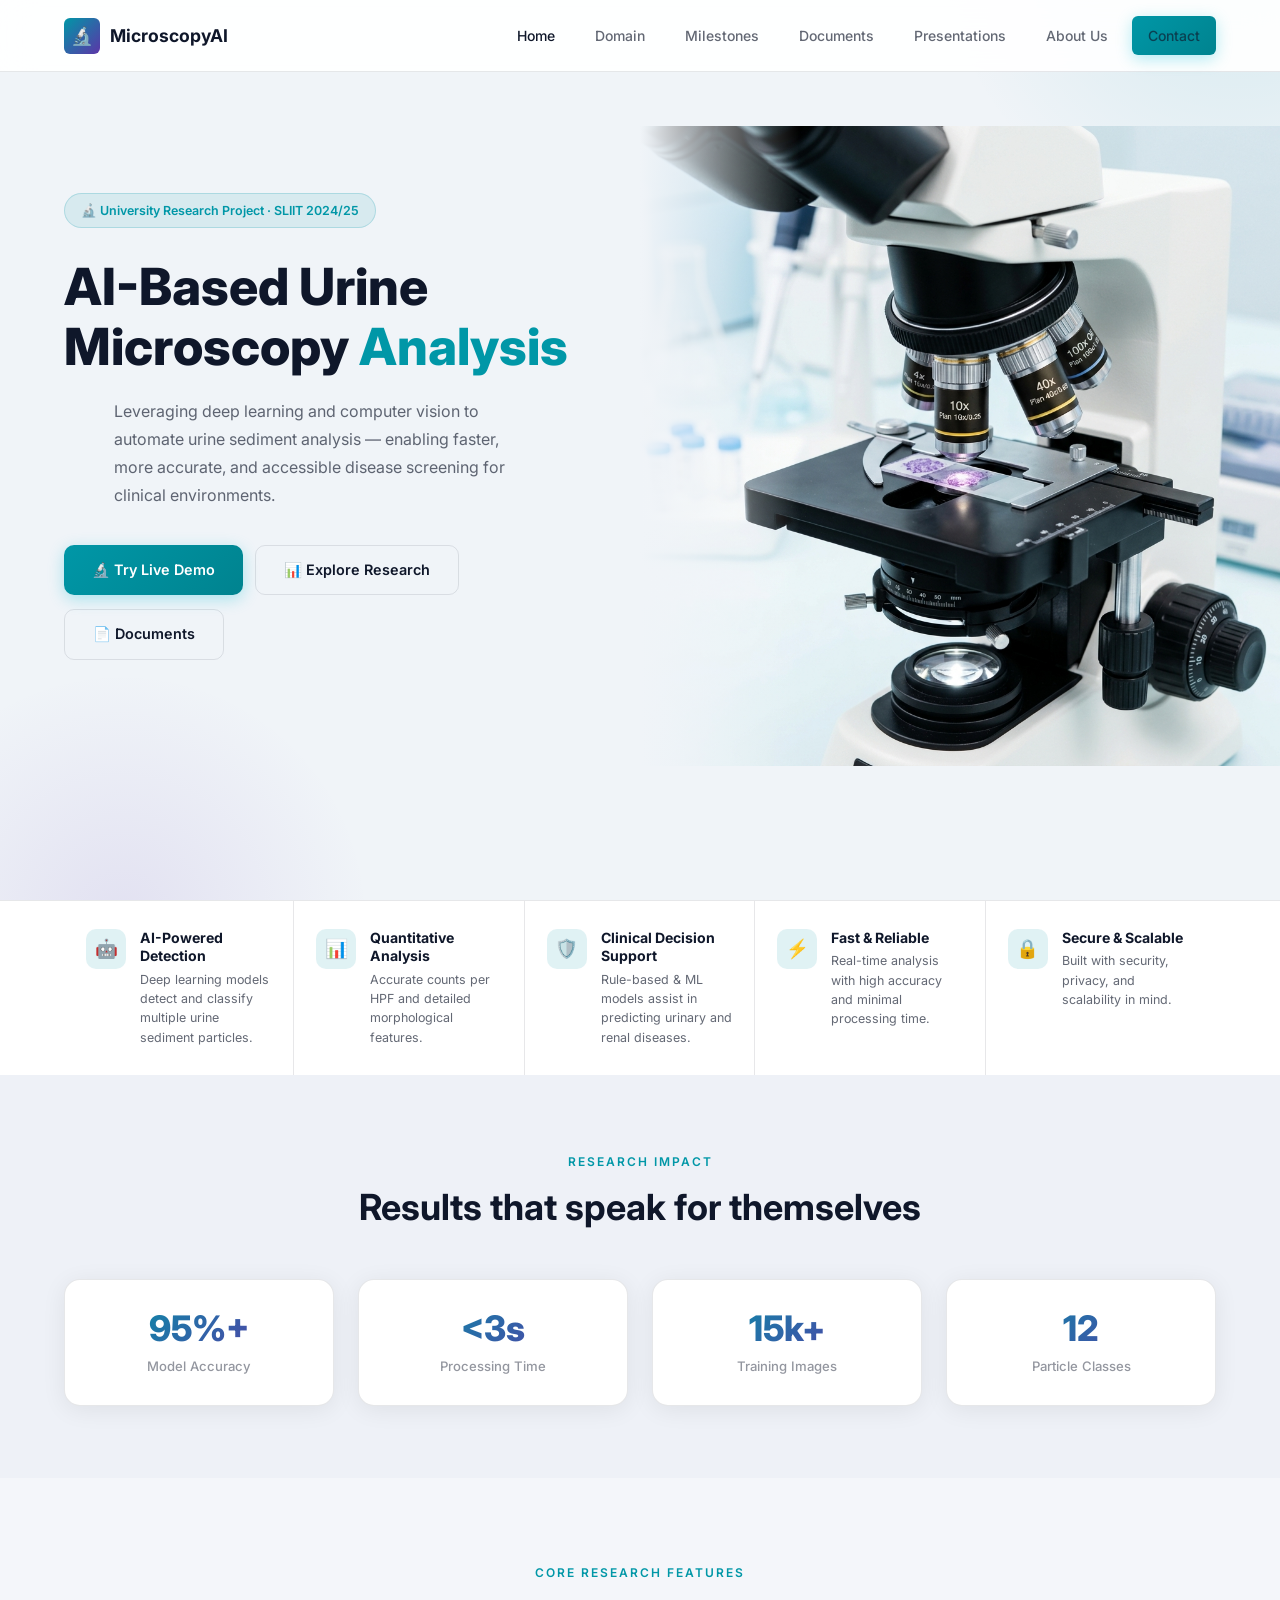
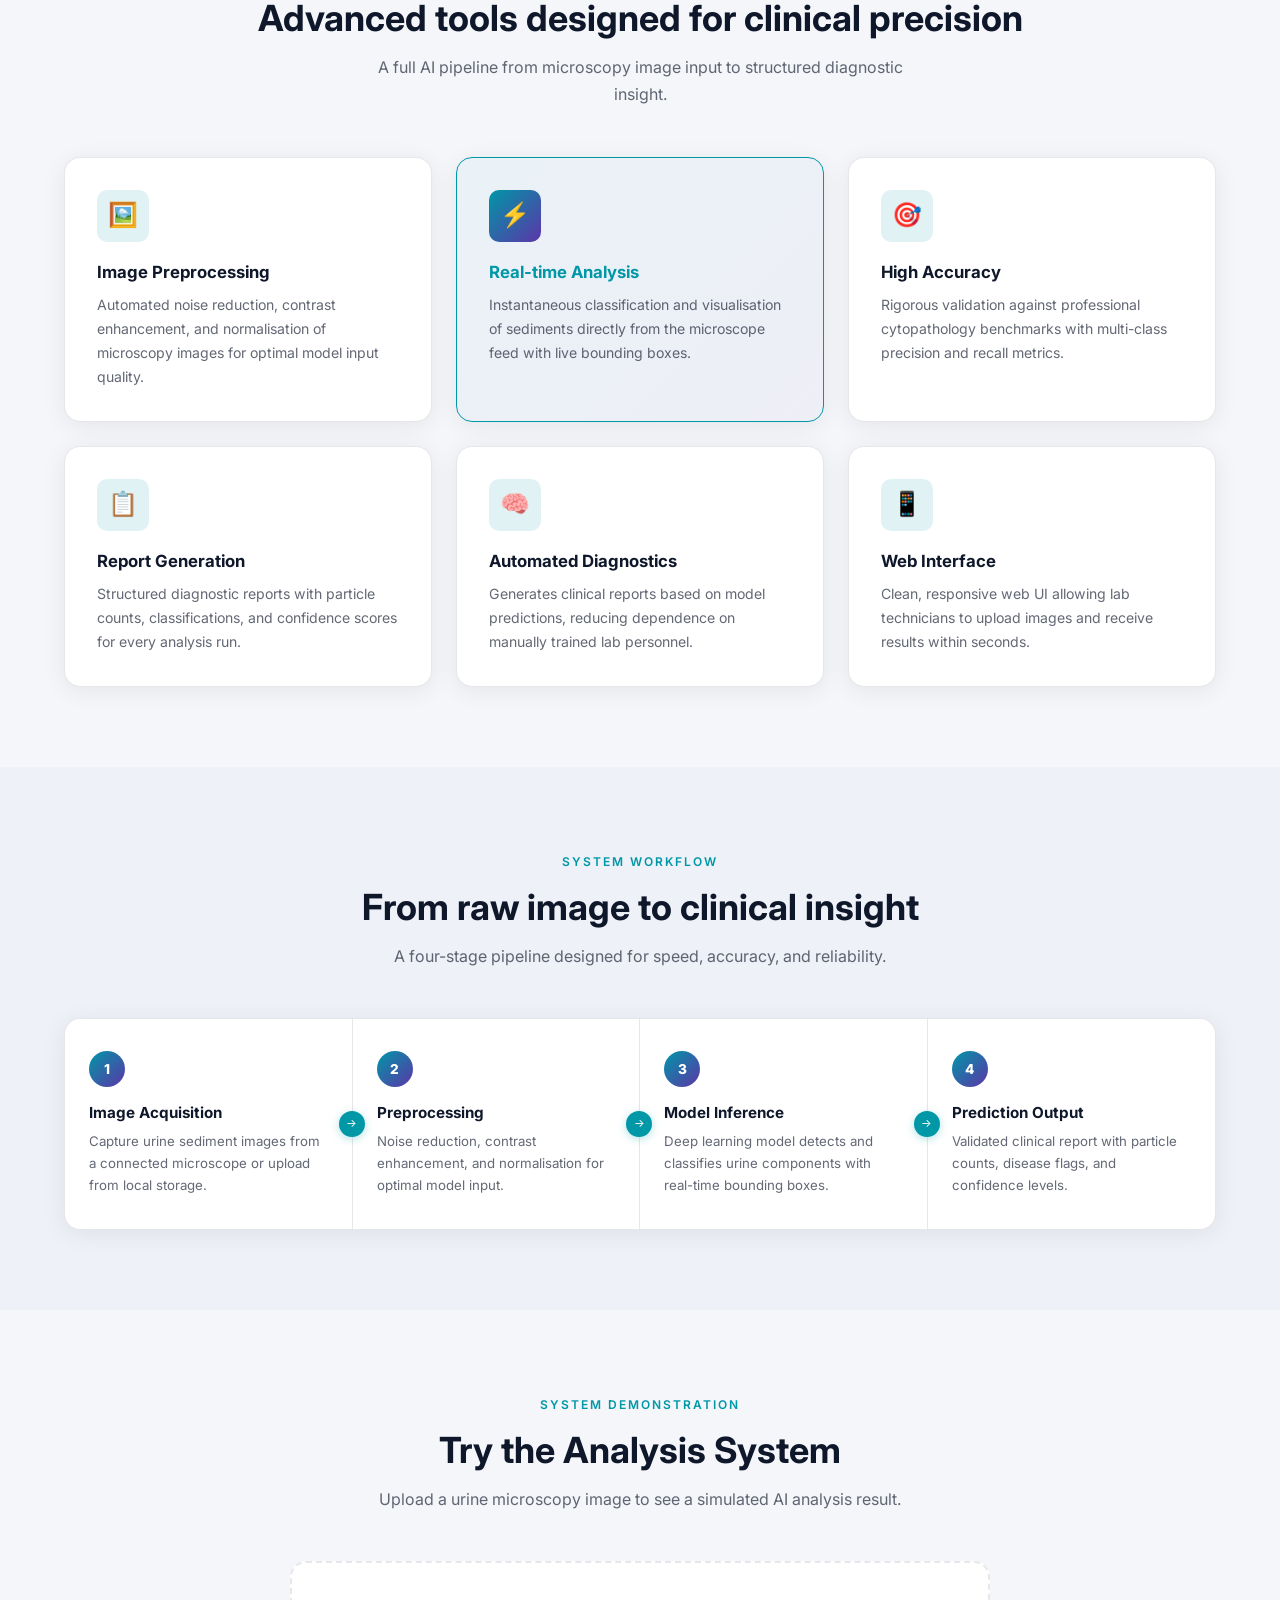
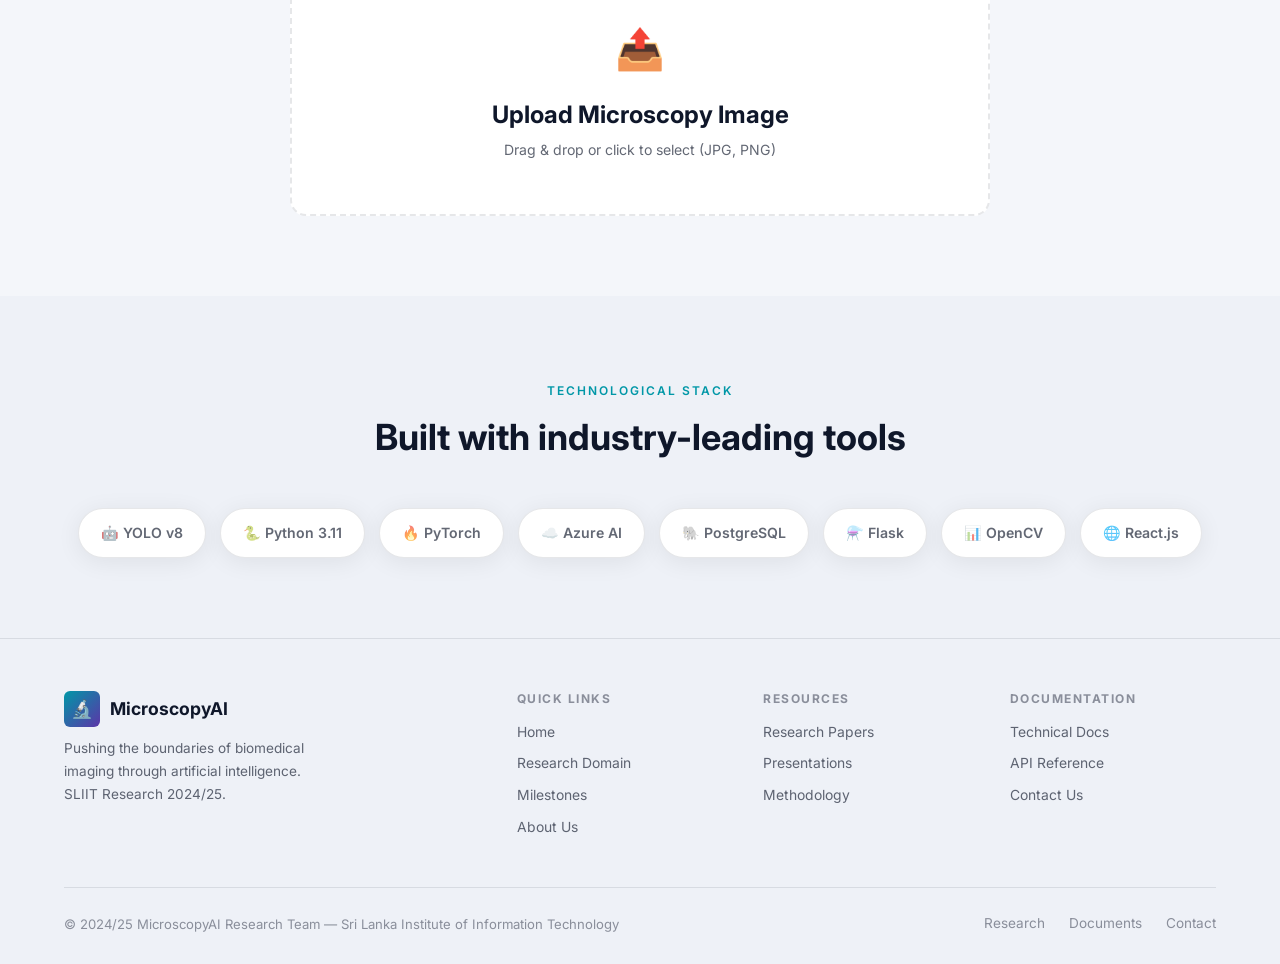
==== commit e9c19c17: "update ui" ====
--- a/index.html
+++ b/index.html
@@ -3,20 +3,317 @@
 <head>
   <meta charset="UTF-8">
   <meta name="viewport" content="width=device-width, initial-scale=1.0">
-  <meta name="description" content="AI-Based Urine Microscopy Analysis for Disease Detection — a university research project leveraging deep learning for automated medical diagnostics.">
-  <title>UrinoAI — AI-Based Urine Microscopy Analysis</title>
+  <meta name="description" content="AI-Based Urine Microscopy Analysis — Deep learning for automated urine sediment detection. SLIIT Research 2024/25.">
+  <title>MicroscopyAI — AI-Based Urine Microscopy Analysis</title>
   <link rel="preconnect" href="https://fonts.googleapis.com">
   <link href="https://fonts.googleapis.com/css2?family=Inter:wght@400;500;600;700;800&display=swap" rel="stylesheet">
   <link rel="stylesheet" href="css/style.css">
+  <style>
+    /* ── Hero ── */
+    .hero {
+      min-height: 100vh;
+      padding-top: var(--nav-height);
+      display: grid;
+      grid-template-columns: 1fr 1fr;
+      position: relative;
+      overflow: hidden;
+      background: #f0f4f8;
+    }
+
+    /* Left content pane */
+    .hero-left {
+      display: flex;
+      flex-direction: column;
+      justify-content: center;
+      padding: 80px 56px 120px 5vw;
+      position: relative;
+      z-index: 2;
+    }
+    .hero-badge {
+      display: inline-flex;
+      align-items: center;
+      gap: 8px;
+      padding: 6px 16px;
+      background: rgba(0,151,167,0.1);
+      border: 1px solid rgba(0,151,167,0.2);
+      border-radius: 100px;
+      font-size: 0.78rem;
+      font-weight: 600;
+      color: var(--primary);
+      margin-bottom: 1.75rem;
+      width: fit-content;
+    }
+    .hero-left h1 {
+      font-size: clamp(2.4rem, 4vw, 3.4rem);
+      line-height: 1.18;
+      font-weight: 800;
+      color: var(--text-main);
+      margin-bottom: 1.25rem;
+      -webkit-text-fill-color: unset;
+      background: none;
+    }
+    .hero-left h1 .accent {
+      color: var(--primary);
+    }
+    .hero-left .hero-desc {
+      font-size: 1rem;
+      color: var(--text-muted);
+      line-height: 1.75;
+      max-width: 420px;
+      margin-bottom: 2.25rem;
+    }
+    .hero-btns {
+      display: flex;
+      flex-wrap: wrap;
+      gap: 12px;
+      margin-bottom: 14px;
+    }
+    .hero-btns-row2 { display: flex; gap: 12px; }
+
+    /* Right image pane */
+    .hero-right {
+      position: relative;
+      overflow: hidden;
+    }
+    .hero-right img {
+      width: 100%;
+      height: 100%;
+      object-fit: cover;
+      object-position: center;
+      display: block;
+    }
+    .hero-right::after {
+      content: '';
+      position: absolute;
+      inset: 0;
+      background: linear-gradient(to right, #f0f4f8 0%, transparent 25%);
+    }
+
+    /* Floating cell graphics on left side */
+    .hero-cells {
+      position: absolute;
+      bottom: 130px;
+      left: 0;
+      width: 340px;
+      pointer-events: none;
+      opacity: 0.55;
+    }
+
+    /* Feature strip */
+    .feature-strip {
+      background: #fff;
+      border-top: 1px solid var(--border);
+      box-shadow: 0 -4px 24px rgba(0,0,0,0.05);
+    }
+    .feature-strip-inner {
+      display: grid;
+      grid-template-columns: repeat(5, 1fr);
+      divide-x: var(--border);
+    }
+    .fs-item {
+      display: flex;
+      align-items: flex-start;
+      gap: 14px;
+      padding: 28px 22px;
+      border-right: 1px solid var(--border);
+      transition: background 0.25s;
+    }
+    .fs-item:last-child { border-right: none; }
+    .fs-item:hover { background: var(--bg-section); }
+    .fs-icon {
+      width: 40px; height: 40px;
+      flex-shrink: 0;
+      border-radius: var(--radius-md);
+      background: var(--primary-glow);
+      display: flex;
+      align-items: center;
+      justify-content: center;
+      font-size: 1.15rem;
+    }
+    .fs-text h4 {
+      font-size: 0.88rem;
+      font-weight: 700;
+      color: var(--text-main);
+      margin-bottom: 4px;
+    }
+    .fs-text p {
+      font-size: 0.78rem;
+      color: var(--text-muted);
+      line-height: 1.55;
+      max-width: 160px;
+    }
+
+    /* Stats section */
+    .stats-section {
+      padding: 72px 0;
+      background: var(--bg-section);
+    }
+    .stats-grid {
+      display: grid;
+      grid-template-columns: repeat(4,1fr);
+      gap: 24px;
+    }
+    .stat-card {
+      background: #fff;
+      border: 1px solid var(--border);
+      border-radius: var(--radius-lg);
+      padding: 28px;
+      text-align: center;
+      box-shadow: var(--shadow-card);
+      transition: all 0.3s;
+    }
+    .stat-card:hover { transform: translateY(-4px); box-shadow: var(--shadow-hover); border-color: var(--border-hover); }
+    .stat-num {
+      font-size: 2.2rem;
+      font-weight: 800;
+      background: linear-gradient(135deg, var(--primary), var(--secondary));
+      -webkit-background-clip: text;
+      -webkit-text-fill-color: transparent;
+      background-clip: text;
+      line-height: 1.15;
+    }
+    .stat-lbl { font-size: 0.82rem; color: var(--text-subtle); margin-top: 6px; font-weight: 500; }
+
+    /* Features section */
+    .home-section { padding: 80px 0; }
+    .home-section.alt { background: var(--bg-section); }
+    .sec-head { text-align: center; margin-bottom: 3rem; }
+    .sec-head p { margin: 0.75rem auto 0; max-width: 580px; }
+
+    .features-grid {
+      display: grid;
+      grid-template-columns: repeat(3,1fr);
+      gap: 24px;
+    }
+    .feat-card {
+      background: #fff;
+      border: 1px solid var(--border);
+      border-radius: var(--radius-lg);
+      padding: 32px;
+      box-shadow: var(--shadow-card);
+      transition: all 0.3s;
+    }
+    .feat-card:hover { transform: translateY(-5px); box-shadow: var(--shadow-hover); border-color: var(--border-hover); }
+    .feat-card.highlight {
+      border-color: var(--primary);
+      background: linear-gradient(135deg, rgba(0,151,167,0.04), rgba(92,53,168,0.04));
+    }
+    .feat-icon {
+      width: 52px; height: 52px;
+      border-radius: var(--radius-md);
+      background: var(--primary-glow);
+      display: flex; align-items: center; justify-content: center;
+      font-size: 1.5rem; margin-bottom: 1.25rem;
+    }
+    .feat-card.highlight .feat-icon {
+      background: linear-gradient(135deg, var(--primary), var(--secondary));
+    }
+    .feat-card h3 { font-size: 1.05rem; margin-bottom: 0.6rem; }
+    .feat-card p { font-size: 0.88rem; line-height: 1.7; }
+
+    /* Workflow */
+    .workflow-row {
+      display: grid;
+      grid-template-columns: repeat(4,1fr);
+      gap: 0;
+      background: #fff;
+      border: 1px solid var(--border);
+      border-radius: var(--radius-lg);
+      overflow: hidden;
+      box-shadow: var(--shadow-card);
+    }
+    .wf-step {
+      padding: 32px 24px;
+      border-right: 1px solid var(--border);
+      position: relative;
+      transition: background 0.25s;
+    }
+    .wf-step:last-child { border-right: none; }
+    .wf-step:hover { background: var(--bg-section); }
+    .wf-num {
+      width: 36px; height: 36px; border-radius: 50%;
+      background: linear-gradient(135deg, var(--primary), var(--secondary));
+      color: #fff; display: flex; align-items: center; justify-content: center;
+      font-size: 0.85rem; font-weight: 800; margin-bottom: 16px;
+    }
+    .wf-step h4 { font-size: 0.95rem; font-weight: 700; margin-bottom: 8px; }
+    .wf-step p { font-size: 0.83rem; line-height: 1.65; }
+    .wf-arr {
+      position: absolute; top: 50%; right: -13px; transform: translateY(-50%);
+      width: 26px; height: 26px; border-radius: 50%;
+      background: var(--primary); color: #fff;
+      display: flex; align-items: center; justify-content: center;
+      font-size: 0.7rem; z-index: 2;
+      box-shadow: 0 2px 8px rgba(0,151,167,0.3);
+    }
+    .wf-step:last-child .wf-arr { display: none; }
+
+    /* Demo */
+    .demo-wrap { max-width: 700px; margin: 0 auto; }
+    .upload-zone {
+      border: 2px dashed var(--border); border-radius: var(--radius-lg);
+      padding: 52px 32px; text-align: center; cursor: pointer;
+      background: #fff; transition: all 0.3s;
+    }
+    .upload-zone:hover { border-color: var(--primary); background: rgba(0,151,167,0.03); }
+    .upload-zone.active { border-color: var(--primary); }
+
+    /* Tech strip */
+    .tech-strip { display: flex; flex-wrap: wrap; gap: 14px; justify-content: center; }
+    .tech-pill {
+      display: inline-flex; align-items: center; gap: 10px;
+      padding: 12px 22px; background: #fff;
+      border: 1px solid var(--border); border-radius: 100px;
+      font-size: 0.88rem; font-weight: 600; color: var(--text-muted);
+      box-shadow: var(--shadow-card); transition: all 0.3s;
+    }
+    .tech-pill:hover { border-color: var(--border-hover); transform: translateY(-2px); box-shadow: var(--shadow-hover); color: var(--text-main); }
+
+    /* Footer */
+    .site-footer { background: var(--bg-section); border-top: 1px solid var(--border); padding: 52px 0 28px; }
+    .footer-grid { display: grid; grid-template-columns: 2fr 1fr 1fr 1fr; gap: 40px; margin-bottom: 40px; }
+    .footer-brand p { font-size: 0.85rem; margin-top: 10px; max-width: 260px; }
+    .footer-col h5 {
+      font-size: 0.75rem; font-weight: 700; text-transform: uppercase;
+      letter-spacing: 1.5px; color: var(--text-subtle); margin-bottom: 14px;
+    }
+    .footer-col a { display: block; font-size: 0.87rem; color: var(--text-muted); margin-bottom: 8px; transition: color 0.2s; }
+    .footer-col a:hover { color: var(--primary); }
+    .footer-bottom {
+      display: flex; justify-content: space-between; align-items: center;
+      padding-top: 24px; border-top: 1px solid var(--border); flex-wrap: wrap; gap: 12px;
+    }
+    .footer-bottom p { font-size: 0.82rem; color: var(--text-subtle); max-width: none; }
+
+    /* Responsive */
+    @media (max-width: 968px) {
+      .hero { grid-template-columns: 1fr; min-height: auto; }
+      .hero-right { height: 340px; }
+      .hero-right::after { background: linear-gradient(to bottom, #f0f4f8 0%, transparent 30%); }
+      .hero-left { padding: 60px 24px 40px; }
+      .feature-strip-inner { grid-template-columns: repeat(2,1fr); }
+      .fs-item:nth-child(2) { border-right: none; }
+      .stats-grid, .features-grid { grid-template-columns: repeat(2,1fr); }
+      .workflow-row { grid-template-columns: repeat(2,1fr); }
+      .wf-arr { display: none; }
+      .footer-grid { grid-template-columns: 1fr 1fr; }
+    }
+    @media (max-width: 600px) {
+      .feature-strip-inner { grid-template-columns: 1fr; }
+      .fs-item { border-right: none; border-bottom: 1px solid var(--border); }
+      .stats-grid { grid-template-columns: 1fr 1fr; }
+      .features-grid, .workflow-row { grid-template-columns: 1fr; }
+      .footer-grid { grid-template-columns: 1fr; }
+    }
+  </style>
 </head>
 <body>
 
-  <!-- ===== NAVBAR ===== -->
+  <!-- NAVBAR -->
   <nav class="navbar" id="navbar">
     <div class="container">
       <a href="index.html" class="nav-logo">
-        <div class="logo-icon">🔬</div>
-        UrinoAI
+        <div class="logo-icon">🔬</div>MicroscopyAI
       </a>
       <div class="nav-links" id="navLinks">
         <a href="index.html" class="active">Home</a>
@@ -25,7 +322,7 @@
         <a href="documents.html">Documents</a>
         <a href="presentations.html">Presentations</a>
         <a href="about.html">About Us</a>
-        <a href="contact.html">Contact</a>
+        <a href="contact.html" class="btn btn-primary btn-sm">Contact</a>
       </div>
       <button class="nav-toggle" id="navToggle" aria-label="Toggle navigation">
         <span></span><span></span><span></span>
@@ -33,254 +330,243 @@
     </div>
   </nav>
 
-  <!-- ===== HERO ===== -->
+  <!-- HERO -->
   <section class="hero" id="hero">
-    <div class="container">
-      <div class="hero-badge">🧬 University Research Project 2024/25</div>
-      <h1>AI-Based Urine Microscopy<br>Analysis for Disease Detection</h1>
-      <p>Leveraging deep learning and computer vision to automate urine sediment microscopy analysis, enabling faster, more accurate, and accessible disease screening.</p>
-      <div class="hero-actions">
-        <a href="#demo" class="btn btn-primary">🧪 Try Demo</a>
-        <a href="documents.html" class="btn btn-outline">📄 View Documents</a>
-        <a href="domain.html" class="btn btn-outline">📚 Explore Research</a>
-      </div>
+    <div class="hero-left">
+      <div class="hero-badge">🔬 University Research Project · SLIIT 2024/25</div>
+      <h1>AI-Based Urine<br>Microscopy <span class="accent">Analysis</span></h1>
+      <p class="hero-desc">Leveraging deep learning and computer vision to automate urine sediment analysis — enabling faster, more accurate, and accessible disease screening for clinical environments.</p>
+      <div class="hero-btns">
+        <a href="#demo" class="btn btn-primary">🔬 Try Live Demo</a>
+        <a href="domain.html" class="btn btn-outline">📊 Explore Research</a>
+      </div>
+      <div class="hero-btns-row2">
+        <a href="documents.html" class="btn btn-outline">📄 Documents</a>
+      </div>
+    </div>
+    <div class="hero-right">
+      <img src="assets/microscope_hero.png" alt="Laboratory microscope for urine analysis">
     </div>
   </section>
 
-  <!-- ===== PROBLEM + SOLUTION ===== -->
-  <section class="section-alt" id="overview">
-    <div class="container">
-      <div class="grid-2">
-        <div class="card">
-          <div class="card-icon">⚠️</div>
-          <h3>The Problem</h3>
-          <p>Traditional urine sediment analysis is manual, time-consuming, and prone to human error. It relies heavily on trained laboratory personnel, making it inconsistent and inaccessible in resource-limited settings.</p>
-        </div>
-        <div class="card">
-          <div class="card-icon">💡</div>
-          <h3>Our Solution</h3>
-          <p>We propose an AI-powered system that uses convolutional neural networks (CNNs) and object detection models to automatically classify urine sediment particles, providing rapid and reliable diagnostic support.</p>
-        </div>
-      </div>
-
-      <!-- Stats -->
-      <div class="stats-row">
-        <div class="stat-item">
-          <div class="stat-number">95%+</div>
-          <div class="stat-label">Target Accuracy</div>
-        </div>
-        <div class="stat-item">
-          <div class="stat-number">12</div>
-          <div class="stat-label">Particle Classes</div>
-        </div>
-        <div class="stat-item">
-          <div class="stat-number">&lt;3s</div>
-          <div class="stat-label">Analysis Time</div>
-        </div>
-        <div class="stat-item">
-          <div class="stat-number">4</div>
-          <div class="stat-label">Team Members</div>
-        </div>
+  <!-- FEATURE STRIP -->
+  <div class="feature-strip">
+    <div class="container">
+      <div class="feature-strip-inner">
+        <div class="fs-item">
+          <div class="fs-icon">🤖</div>
+          <div class="fs-text">
+            <h4>AI-Powered Detection</h4>
+            <p>Deep learning models detect and classify multiple urine sediment particles.</p>
+          </div>
+        </div>
+        <div class="fs-item">
+          <div class="fs-icon">📊</div>
+          <div class="fs-text">
+            <h4>Quantitative Analysis</h4>
+            <p>Accurate counts per HPF and detailed morphological features.</p>
+          </div>
+        </div>
+        <div class="fs-item">
+          <div class="fs-icon">🛡️</div>
+          <div class="fs-text">
+            <h4>Clinical Decision Support</h4>
+            <p>Rule-based &amp; ML models assist in predicting urinary and renal diseases.</p>
+          </div>
+        </div>
+        <div class="fs-item">
+          <div class="fs-icon">⚡</div>
+          <div class="fs-text">
+            <h4>Fast &amp; Reliable</h4>
+            <p>Real-time analysis with high accuracy and minimal processing time.</p>
+          </div>
+        </div>
+        <div class="fs-item">
+          <div class="fs-icon">🔒</div>
+          <div class="fs-text">
+            <h4>Secure &amp; Scalable</h4>
+            <p>Built with security, privacy, and scalability in mind.</p>
+          </div>
+        </div>
+      </div>
+    </div>
+  </div>
+
+  <!-- STATS -->
+  <section class="stats-section">
+    <div class="container">
+      <div class="sec-head">
+        <span class="section-label">Research Impact</span>
+        <h2>Results that speak for themselves</h2>
+      </div>
+      <div class="stats-grid">
+        <div class="stat-card"><div class="stat-num">95%+</div><div class="stat-lbl">Model Accuracy</div></div>
+        <div class="stat-card"><div class="stat-num">&lt;3s</div><div class="stat-lbl">Processing Time</div></div>
+        <div class="stat-card"><div class="stat-num">15k+</div><div class="stat-lbl">Training Images</div></div>
+        <div class="stat-card"><div class="stat-num">12</div><div class="stat-lbl">Particle Classes</div></div>
       </div>
     </div>
   </section>
 
-  <!-- ===== KEY FEATURES ===== -->
-  <section id="features">
-    <div class="container">
-      <span class="section-label">Key Features</span>
-      <h2 class="section-title">What Our System Offers</h2>
-      <p class="section-subtitle" style="margin-bottom:2.5rem;">A comprehensive AI pipeline from image input to diagnostic insight.</p>
-
-      <div class="grid-3">
-        <div class="card">
-          <div class="card-icon">🖼️</div>
+  <!-- FEATURES -->
+  <section class="home-section" id="features">
+    <div class="container">
+      <div class="sec-head">
+        <span class="section-label">Core Research Features</span>
+        <h2>Advanced tools designed for clinical precision</h2>
+        <p>A full AI pipeline from microscopy image input to structured diagnostic insight.</p>
+      </div>
+      <div class="features-grid">
+        <div class="feat-card">
+          <div class="feat-icon">🖼️</div>
           <h3>Image Preprocessing</h3>
-          <p>Automated noise reduction, contrast enhancement, and normalization of microscopy images for optimal model input.</p>
-        </div>
-        <div class="card">
-          <div class="card-icon">🧠</div>
-          <h3>Deep Learning Classification</h3>
-          <p>State-of-the-art CNN architectures trained to classify urine sediment particles across multiple diagnostic categories.</p>
-        </div>
-        <div class="card">
-          <div class="card-icon">🎯</div>
-          <h3>Object Detection</h3>
-          <p>Real-time localization and identification of individual particles within microscopy slides using YOLO-based detection.</p>
-        </div>
-        <div class="card">
-          <div class="card-icon">📊</div>
-          <h3>Quantitative Analysis</h3>
-          <p>Automated cell counting and concentration estimation to support clinicians in diagnostic decision-making.</p>
-        </div>
-        <div class="card">
-          <div class="card-icon">📱</div>
-          <h3>User-Friendly Interface</h3>
-          <p>Clean web-based interface allowing lab technicians to upload images and receive results in seconds.</p>
-        </div>
-        <div class="card">
-          <div class="card-icon">📋</div>
+          <p>Automated noise reduction, contrast enhancement, and normalisation of microscopy images for optimal model input quality.</p>
+        </div>
+        <div class="feat-card highlight">
+          <div class="feat-icon">⚡</div>
+          <h3 style="color:var(--primary);">Real-time Analysis</h3>
+          <p>Instantaneous classification and visualisation of sediments directly from the microscope feed with live bounding boxes.</p>
+        </div>
+        <div class="feat-card">
+          <div class="feat-icon">🎯</div>
+          <h3>High Accuracy</h3>
+          <p>Rigorous validation against professional cytopathology benchmarks with multi-class precision and recall metrics.</p>
+        </div>
+        <div class="feat-card">
+          <div class="feat-icon">📋</div>
           <h3>Report Generation</h3>
-          <p>Structured diagnostic reports with particle counts, classifications, and confidence scores for each analysis.</p>
+          <p>Structured diagnostic reports with particle counts, classifications, and confidence scores for every analysis run.</p>
+        </div>
+        <div class="feat-card">
+          <div class="feat-icon">🧠</div>
+          <h3>Automated Diagnostics</h3>
+          <p>Generates clinical reports based on model predictions, reducing dependence on manually trained lab personnel.</p>
+        </div>
+        <div class="feat-card">
+          <div class="feat-icon">📱</div>
+          <h3>Web Interface</h3>
+          <p>Clean, responsive web UI allowing lab technicians to upload images and receive results within seconds.</p>
         </div>
       </div>
     </div>
   </section>
 
-  <!-- ===== SYSTEM DEMO ===== -->
-  <section class="section-alt" id="demo">
-    <div class="container">
-      <span class="section-label">System Demonstration</span>
-      <h2 class="section-title">Try the Analysis System</h2>
-      <p class="section-subtitle" style="margin-bottom:2.5rem;">Upload a urine microscopy image to see a simulated AI analysis result.</p>
-
-      <div class="demo-container">
+  <!-- WORKFLOW -->
+  <section class="home-section alt" id="workflow">
+    <div class="container">
+      <div class="sec-head">
+        <span class="section-label">System Workflow</span>
+        <h2>From raw image to clinical insight</h2>
+        <p>A four-stage pipeline designed for speed, accuracy, and reliability.</p>
+      </div>
+      <div class="workflow-row">
+        <div class="wf-step">
+          <div class="wf-num">1</div>
+          <h4>Image Acquisition</h4>
+          <p>Capture urine sediment images from a connected microscope or upload from local storage.</p>
+          <div class="wf-arr">→</div>
+        </div>
+        <div class="wf-step">
+          <div class="wf-num">2</div>
+          <h4>Preprocessing</h4>
+          <p>Noise reduction, contrast enhancement, and normalisation for optimal model input.</p>
+          <div class="wf-arr">→</div>
+        </div>
+        <div class="wf-step">
+          <div class="wf-num">3</div>
+          <h4>Model Inference</h4>
+          <p>Deep learning model detects and classifies urine components with real-time bounding boxes.</p>
+          <div class="wf-arr">→</div>
+        </div>
+        <div class="wf-step">
+          <div class="wf-num">4</div>
+          <h4>Prediction Output</h4>
+          <p>Validated clinical report with particle counts, disease flags, and confidence levels.</p>
+        </div>
+      </div>
+    </div>
+  </section>
+
+  <!-- DEMO -->
+  <section class="home-section" id="demo">
+    <div class="container">
+      <div class="sec-head">
+        <span class="section-label">System Demonstration</span>
+        <h2>Try the Analysis System</h2>
+        <p>Upload a urine microscopy image to see a simulated AI analysis result.</p>
+      </div>
+      <div class="demo-wrap">
         <div class="upload-zone" id="uploadZone">
-          <div class="upload-icon">📤</div>
+          <div style="font-size:2.5rem;margin-bottom:1rem;">📤</div>
           <h3>Upload Microscopy Image</h3>
-          <p>Drag & drop or click to select a urine sediment microscopy image (JPG, PNG)</p>
+          <p>Drag &amp; drop or click to select (JPG, PNG)</p>
           <input type="file" id="fileInput" accept="image/*" style="display:none;">
         </div>
-
         <div class="demo-preview" id="demoPreview">
-          <img id="previewImage" src="" alt="Uploaded microscopy image">
+          <img id="previewImage" src="" alt="Preview" style="max-height:280px;margin:0 auto 24px;border-radius:var(--radius-md);border:1px solid var(--border);">
           <div class="result-card">
             <h4 style="margin-bottom:16px;">🔍 Analysis Results (Simulated)</h4>
-            <div class="result-row">
-              <span class="result-label">Red Blood Cells (RBC)</span>
-              <div>
-                <span class="result-value" style="color:var(--error);">12 /HPF — Elevated</span>
-                <div class="confidence-bar"><div class="confidence-fill" style="width:88%"></div></div>
-              </div>
-            </div>
-            <div class="result-row">
-              <span class="result-label">White Blood Cells (WBC)</span>
-              <div>
-                <span class="result-value" style="color:var(--warning);">8 /HPF — Borderline</span>
-                <div class="confidence-bar"><div class="confidence-fill" style="width:72%"></div></div>
-              </div>
-            </div>
-            <div class="result-row">
-              <span class="result-label">Epithelial Cells</span>
-              <div>
-                <span class="result-value" style="color:var(--success);">3 /HPF — Normal</span>
-                <div class="confidence-bar"><div class="confidence-fill" style="width:94%"></div></div>
-              </div>
-            </div>
-            <div class="result-row">
-              <span class="result-label">Crystals (Calcium Oxalate)</span>
-              <div>
-                <span class="result-value" style="color:var(--error);">Detected</span>
-                <div class="confidence-bar"><div class="confidence-fill" style="width:91%"></div></div>
-              </div>
-            </div>
-            <div class="result-row">
-              <span class="result-label">Bacteria</span>
-              <div>
-                <span class="result-value" style="color:var(--success);">Not Detected</span>
-                <div class="confidence-bar"><div class="confidence-fill" style="width:97%"></div></div>
-              </div>
-            </div>
-            <div class="result-row">
-              <span class="result-label">Overall Confidence</span>
-              <div>
-                <span class="result-value" style="color:var(--primary);">92.4%</span>
-                <div class="confidence-bar"><div class="confidence-fill" style="width:92%"></div></div>
-              </div>
-            </div>
+            <div class="result-row"><span class="result-label">Red Blood Cells (RBC)</span><div><span class="result-value" style="color:var(--error);">12 /HPF — Elevated</span><div class="confidence-bar"><div class="confidence-fill" style="width:88%"></div></div></div></div>
+            <div class="result-row"><span class="result-label">White Blood Cells (WBC)</span><div><span class="result-value" style="color:var(--warning);">8 /HPF — Borderline</span><div class="confidence-bar"><div class="confidence-fill" style="width:72%"></div></div></div></div>
+            <div class="result-row"><span class="result-label">Epithelial Cells</span><div><span class="result-value" style="color:var(--success);">3 /HPF — Normal</span><div class="confidence-bar"><div class="confidence-fill" style="width:94%"></div></div></div></div>
+            <div class="result-row"><span class="result-label">Crystals (Calcium Oxalate)</span><div><span class="result-value" style="color:var(--error);">Detected</span><div class="confidence-bar"><div class="confidence-fill" style="width:91%"></div></div></div></div>
+            <div class="result-row"><span class="result-label">Overall Confidence</span><div><span class="result-value" style="color:var(--primary);">92.4%</span><div class="confidence-bar"><div class="confidence-fill" style="width:92%"></div></div></div></div>
           </div>
         </div>
       </div>
     </div>
   </section>
 
-  <!-- ===== TEAM MEMBERS ===== -->
-  <section class="fade-in-section" id="team">
-    <div class="container">
-      <span class="section-label">Team Members</span>
-      <h2 class="section-title" style="margin-bottom:2.5rem;">Meet the team behind the project</h2>
-
-      <div class="team-grid">
-        <!-- Card 1 -->
-        <div class="team-card">
-          <div class="team-avatar-wrapper">
-            <div class="team-avatar">AS</div>
-          </div>
-          <h3 class="team-name">A.M.P.K. Senanayake</h3>
-          <div class="team-badge badge-leader">Team Leader</div>
-          <div class="team-details">
-            <p><strong>Position:</strong> Undergraduate</p>
-            <p><strong>Institute:</strong> Sri Lanka Institute of Information Technology</p>
-            <p><strong>Field:</strong> <span class="text-blue">Software Engineering</span></p>
-          </div>
-          <div class="team-socials">
-            <a href="mailto:#" class="social-icon" title="Email">📧</a>
-            <a href="#" class="social-icon" title="LinkedIn">🔗</a>
-          </div>
-        </div>
-
-        <!-- Card 2 -->
-        <div class="team-card">
-          <div class="team-avatar-wrapper">
-            <div class="team-avatar">PP</div>
-          </div>
-          <h3 class="team-name">Panagoda P.D.D.P</h3>
-          <div class="team-badge badge-member">Team Member</div>
-          <div class="team-details">
-            <p><strong>Position:</strong> Undergraduate</p>
-            <p><strong>Institute:</strong> Sri Lanka Institute of Information Technology</p>
-            <p><strong>Field:</strong> <span class="text-blue">Software Engineering</span></p>
-          </div>
-          <div class="team-socials">
-            <a href="mailto:#" class="social-icon" title="Email">📧</a>
-            <a href="#" class="social-icon" title="LinkedIn">🔗</a>
-          </div>
-        </div>
-
-        <!-- Card 3 -->
-        <div class="team-card">
-          <div class="team-avatar-wrapper">
-            <div class="team-avatar">WD</div>
-          </div>
-          <h3 class="team-name">W.S.D. Dharmapriya</h3>
-          <div class="team-badge badge-member">Team Member</div>
-          <div class="team-details">
-            <p><strong>Position:</strong> Undergraduate</p>
-            <p><strong>Institute:</strong> Sri Lanka Institute of Information Technology</p>
-            <p><strong>Field:</strong> <span class="text-blue">Software Engineering</span></p>
-          </div>
-          <div class="team-socials">
-            <a href="mailto:#" class="social-icon" title="Email">📧</a>
-            <a href="#" class="social-icon" title="LinkedIn">🔗</a>
-          </div>
-        </div>
-
-        <!-- Card 4 -->
-        <div class="team-card">
-          <div class="team-avatar-wrapper">
-            <div class="team-avatar">MA</div>
-          </div>
-          <h3 class="team-name">Mathara Arachchi M.A.R.C</h3>
-          <div class="team-badge badge-member">Team Member</div>
-          <div class="team-details">
-            <p><strong>Position:</strong> Undergraduate</p>
-            <p><strong>Institute:</strong> Sri Lanka Institute of Information Technology</p>
-            <p><strong>Field:</strong> <span class="text-blue">Software Engineering</span></p>
-          </div>
-          <div class="team-socials">
-            <a href="mailto:#" class="social-icon" title="Email">📧</a>
-            <a href="#" class="social-icon" title="LinkedIn">🔗</a>
-          </div>
-        </div>
+  <!-- TECH STACK -->
+  <section class="home-section alt">
+    <div class="container">
+      <div class="sec-head">
+        <span class="section-label">Technological Stack</span>
+        <h2>Built with industry-leading tools</h2>
+      </div>
+      <div class="tech-strip">
+        <span class="tech-pill">🤖 YOLO v8</span>
+        <span class="tech-pill">🐍 Python 3.11</span>
+        <span class="tech-pill">🔥 PyTorch</span>
+        <span class="tech-pill">☁️ Azure AI</span>
+        <span class="tech-pill">🐘 PostgreSQL</span>
+        <span class="tech-pill">⚗️ Flask</span>
+        <span class="tech-pill">📊 OpenCV</span>
+        <span class="tech-pill">🌐 React.js</span>
       </div>
     </div>
   </section>
 
-  <!-- ===== FOOTER ===== -->
-  <footer class="footer">
-    <div class="container">
-      <div class="footer-content">
-        <p>&copy; 2024/25 UrinoAI Research Team — Sri Lanka Institute of Information Technology</p>
+  <!-- FOOTER -->
+  <footer class="site-footer">
+    <div class="container">
+      <div class="footer-grid">
+        <div class="footer-brand">
+          <div class="nav-logo"><div class="logo-icon">🔬</div>MicroscopyAI</div>
+          <p>Pushing the boundaries of biomedical imaging through artificial intelligence. SLIIT Research 2024/25.</p>
+        </div>
+        <div class="footer-col">
+          <h5>Quick Links</h5>
+          <a href="index.html">Home</a>
+          <a href="domain.html">Research Domain</a>
+          <a href="milestones.html">Milestones</a>
+          <a href="about.html">About Us</a>
+        </div>
+        <div class="footer-col">
+          <h5>Resources</h5>
+          <a href="documents.html">Research Papers</a>
+          <a href="presentations.html">Presentations</a>
+          <a href="domain.html">Methodology</a>
+        </div>
+        <div class="footer-col">
+          <h5>Documentation</h5>
+          <a href="documents.html">Technical Docs</a>
+          <a href="documents.html">API Reference</a>
+          <a href="contact.html">Contact Us</a>
+        </div>
+      </div>
+      <div class="footer-bottom">
+        <p>© 2024/25 MicroscopyAI Research Team — Sri Lanka Institute of Information Technology</p>
         <div class="footer-links">
           <a href="domain.html">Research</a>
           <a href="documents.html">Documents</a>
--- a/css/style.css
+++ b/css/style.css
@@ -5,36 +5,36 @@
 
 /* --- CSS Variables (Design Tokens) --- */
 :root {
-  --primary: #00bcd4;
-  --primary-dark: #0097a7;
-  --primary-glow: rgba(0, 188, 212, 0.15);
-  --secondary: #673ab7;
+  --primary: #0097a7;
+  --primary-dark: #00838f;
+  --primary-glow: rgba(0, 151, 167, 0.12);
+  --secondary: #5c35a8;
   --secondary-light: #7e57c2;
 
-  --bg-main: #0a0f1e;
-  --bg-section: #111827;
-  --bg-card: #0f172a;
-  --bg-card-hover: #162036;
-  --bg-input: #1a2236;
-
-  --text-main: #ffffff;
-  --text-muted: rgba(255, 255, 255, 0.65);
-  --text-subtle: rgba(255, 255, 255, 0.4);
-
-  --success: #66bb6a;
-  --error: #ef5350;
-  --warning: #ffa726;
-
-  --border: rgba(255, 255, 255, 0.08);
-  --border-hover: rgba(0, 188, 212, 0.3);
+  --bg-main: #f4f6fa;
+  --bg-section: #eef1f7;
+  --bg-card: #ffffff;
+  --bg-card-hover: #f0f4ff;
+  --bg-input: #f8fafc;
+
+  --text-main: #0f172a;
+  --text-muted: rgba(15, 23, 42, 0.65);
+  --text-subtle: rgba(15, 23, 42, 0.45);
+
+  --success: #388e3c;
+  --error: #c62828;
+  --warning: #e65100;
+
+  --border: rgba(15, 23, 42, 0.1);
+  --border-hover: rgba(0, 151, 167, 0.35);
 
   --radius-sm: 6px;
   --radius-md: 10px;
   --radius-lg: 16px;
   --radius-xl: 24px;
 
-  --shadow-card: 0 4px 24px rgba(0, 0, 0, 0.3);
-  --shadow-hover: 0 8px 32px rgba(0, 188, 212, 0.12);
+  --shadow-card: 0 4px 24px rgba(0, 0, 0, 0.07);
+  --shadow-hover: 0 8px 32px rgba(0, 151, 167, 0.14);
 
   --nav-height: 72px;
   --max-width: 1200px;
@@ -143,7 +143,7 @@
   left: 0;
   right: 0;
   height: var(--nav-height);
-  background: rgba(10, 15, 30, 0.85);
+  background: rgba(255, 255, 255, 0.92);
   backdrop-filter: blur(16px);
   -webkit-backdrop-filter: blur(16px);
   border-bottom: 1px solid var(--border);
@@ -504,10 +504,10 @@
 
 .resource-card {
   position: relative;
-  background: rgba(15, 23, 42, 0.6);
+  background: rgba(255, 255, 255, 0.85);
   backdrop-filter: blur(12px);
   -webkit-backdrop-filter: blur(12px);
-  border: 1px solid rgba(255, 255, 255, 0.08);
+  border: 1px solid rgba(15, 23, 42, 0.1);
   border-radius: var(--radius-lg);
   padding: 28px 24px;
   display: flex;
@@ -533,8 +533,8 @@
 
 .resource-card:hover {
   transform: translateY(-8px);
-  box-shadow: 0 12px 40px rgba(0, 188, 212, 0.15);
-  background: rgba(22, 32, 54, 0.8);
+  box-shadow: 0 12px 40px rgba(0, 151, 167, 0.15);
+  background: rgba(240, 248, 255, 0.95);
   border-color: transparent;
 }
 
@@ -631,7 +631,7 @@
   justify-content: center;
   gap: 8px;
   padding: 12px;
-  background: rgba(255, 255, 255, 0.05);
+  background: rgba(15, 23, 42, 0.04);
   border: 1px solid var(--border);
   border-radius: var(--radius-md);
   color: var(--text-main);
@@ -701,10 +701,10 @@
 
 .team-card {
   position: relative;
-  background: rgba(15, 23, 42, 0.6);
+  background: rgba(255, 255, 255, 0.85);
   backdrop-filter: blur(12px);
   -webkit-backdrop-filter: blur(12px);
-  border: 1px solid rgba(255, 255, 255, 0.08);
+  border: 1px solid rgba(15, 23, 42, 0.1);
   border-radius: 20px;
   padding: 32px 24px;
   text-align: center;
@@ -729,8 +729,8 @@
 
 .team-card:hover {
   transform: translateY(-8px);
-  box-shadow: 0 12px 40px rgba(0, 188, 212, 0.25);
-  background: rgba(22, 32, 54, 0.8);
+  box-shadow: 0 12px 40px rgba(0, 151, 167, 0.18);
+  background: rgba(240, 248, 255, 0.97);
   border-color: transparent;
 }
 
@@ -759,13 +759,13 @@
   width: 100%;
   height: 100%;
   border-radius: 50%;
-  background: var(--bg-main);
+  background: var(--bg-section);
   display: flex;
   align-items: center;
   justify-content: center;
   font-size: 1.75rem;
   font-weight: 700;
-  color: #fff;
+  color: var(--primary);
   transition: transform 0.4s ease;
 }
 
@@ -868,7 +868,7 @@
   width: 36px;
   height: 36px;
   border-radius: 50%;
-  background: rgba(255, 255, 255, 0.05);
+  background: rgba(15, 23, 42, 0.06);
   display: flex;
   align-items: center;
   justify-content: center;
@@ -1076,7 +1076,7 @@
 .confidence-bar {
   width: 120px;
   height: 6px;
-  background: rgba(255, 255, 255, 0.1);
+  background: rgba(15, 23, 42, 0.1);
   border-radius: 3px;
   overflow: hidden;
   margin-top: 4px;
@@ -1651,7 +1651,7 @@
     top: var(--nav-height);
     left: 0;
     right: 0;
-    background: rgba(10, 15, 30, 0.98);
+    background: rgba(255, 255, 255, 0.98);
     flex-direction: column;
     padding: 24px;
     gap: 4px;
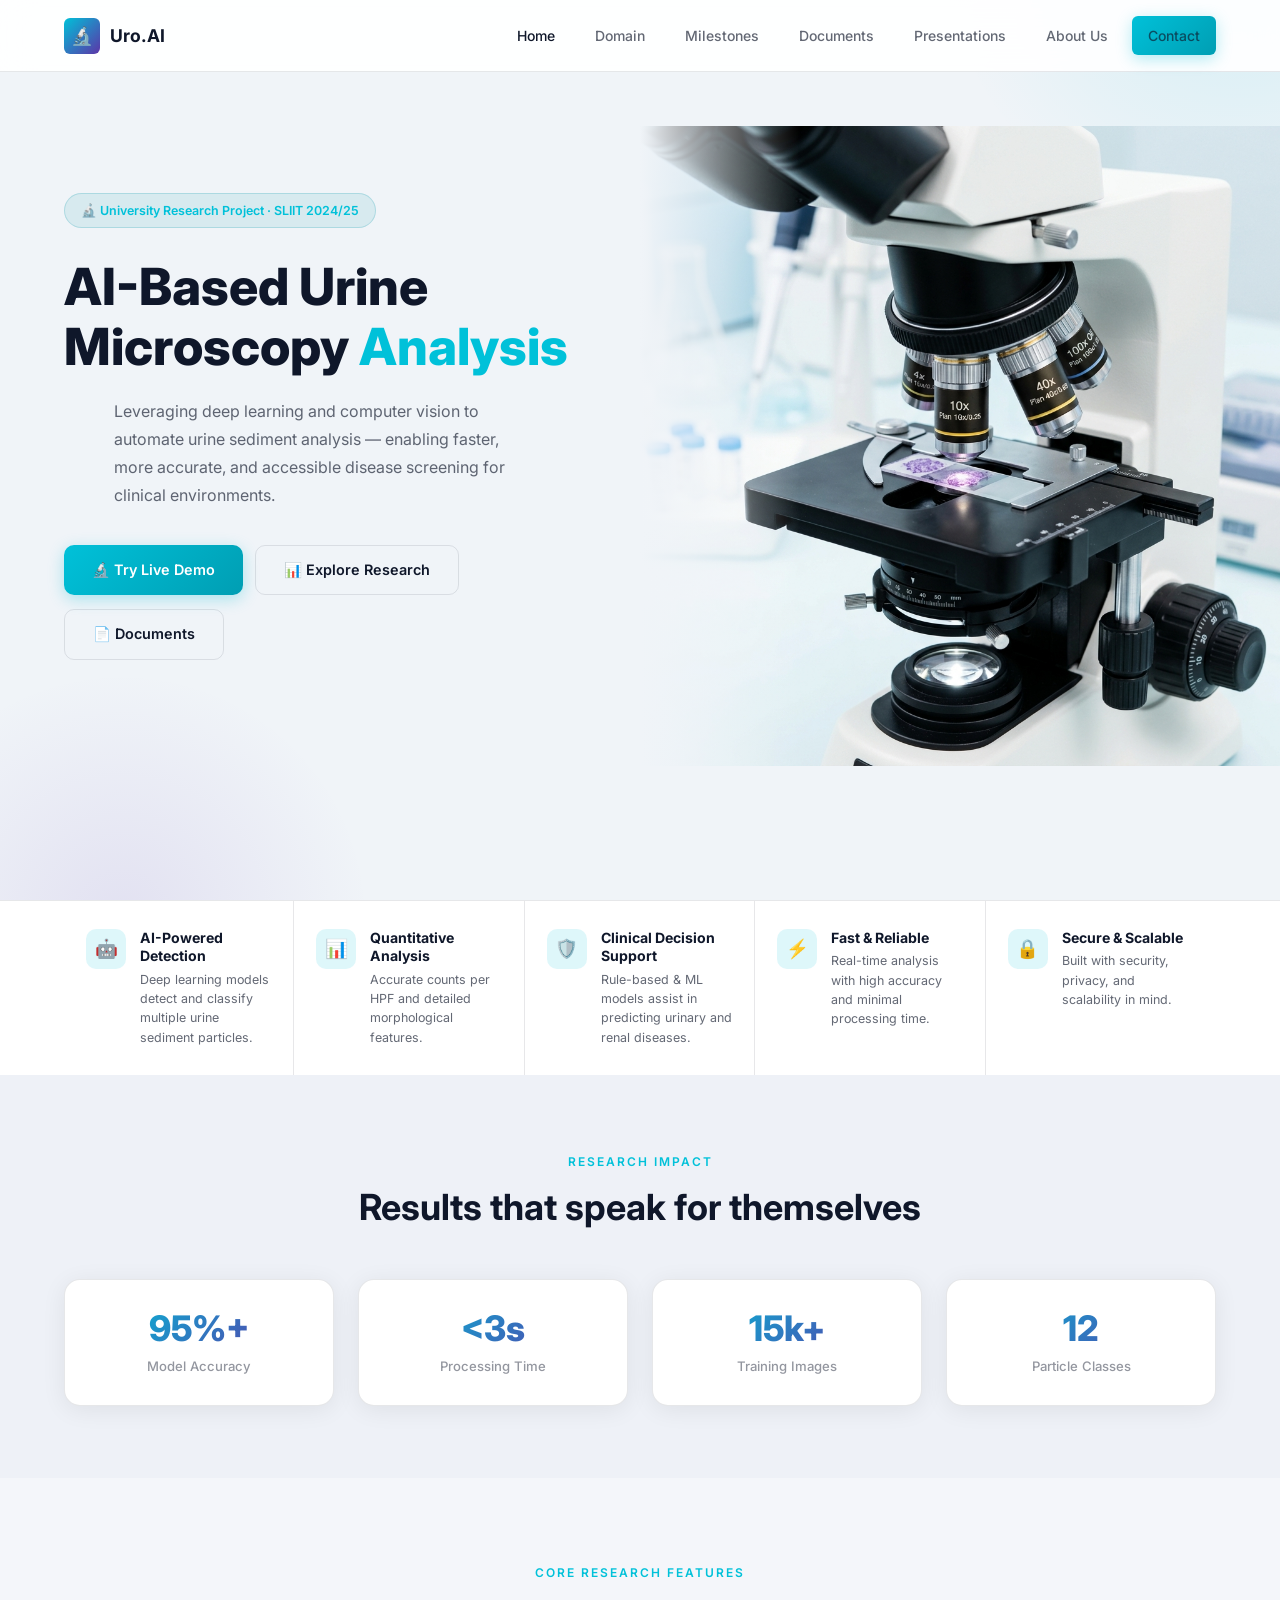
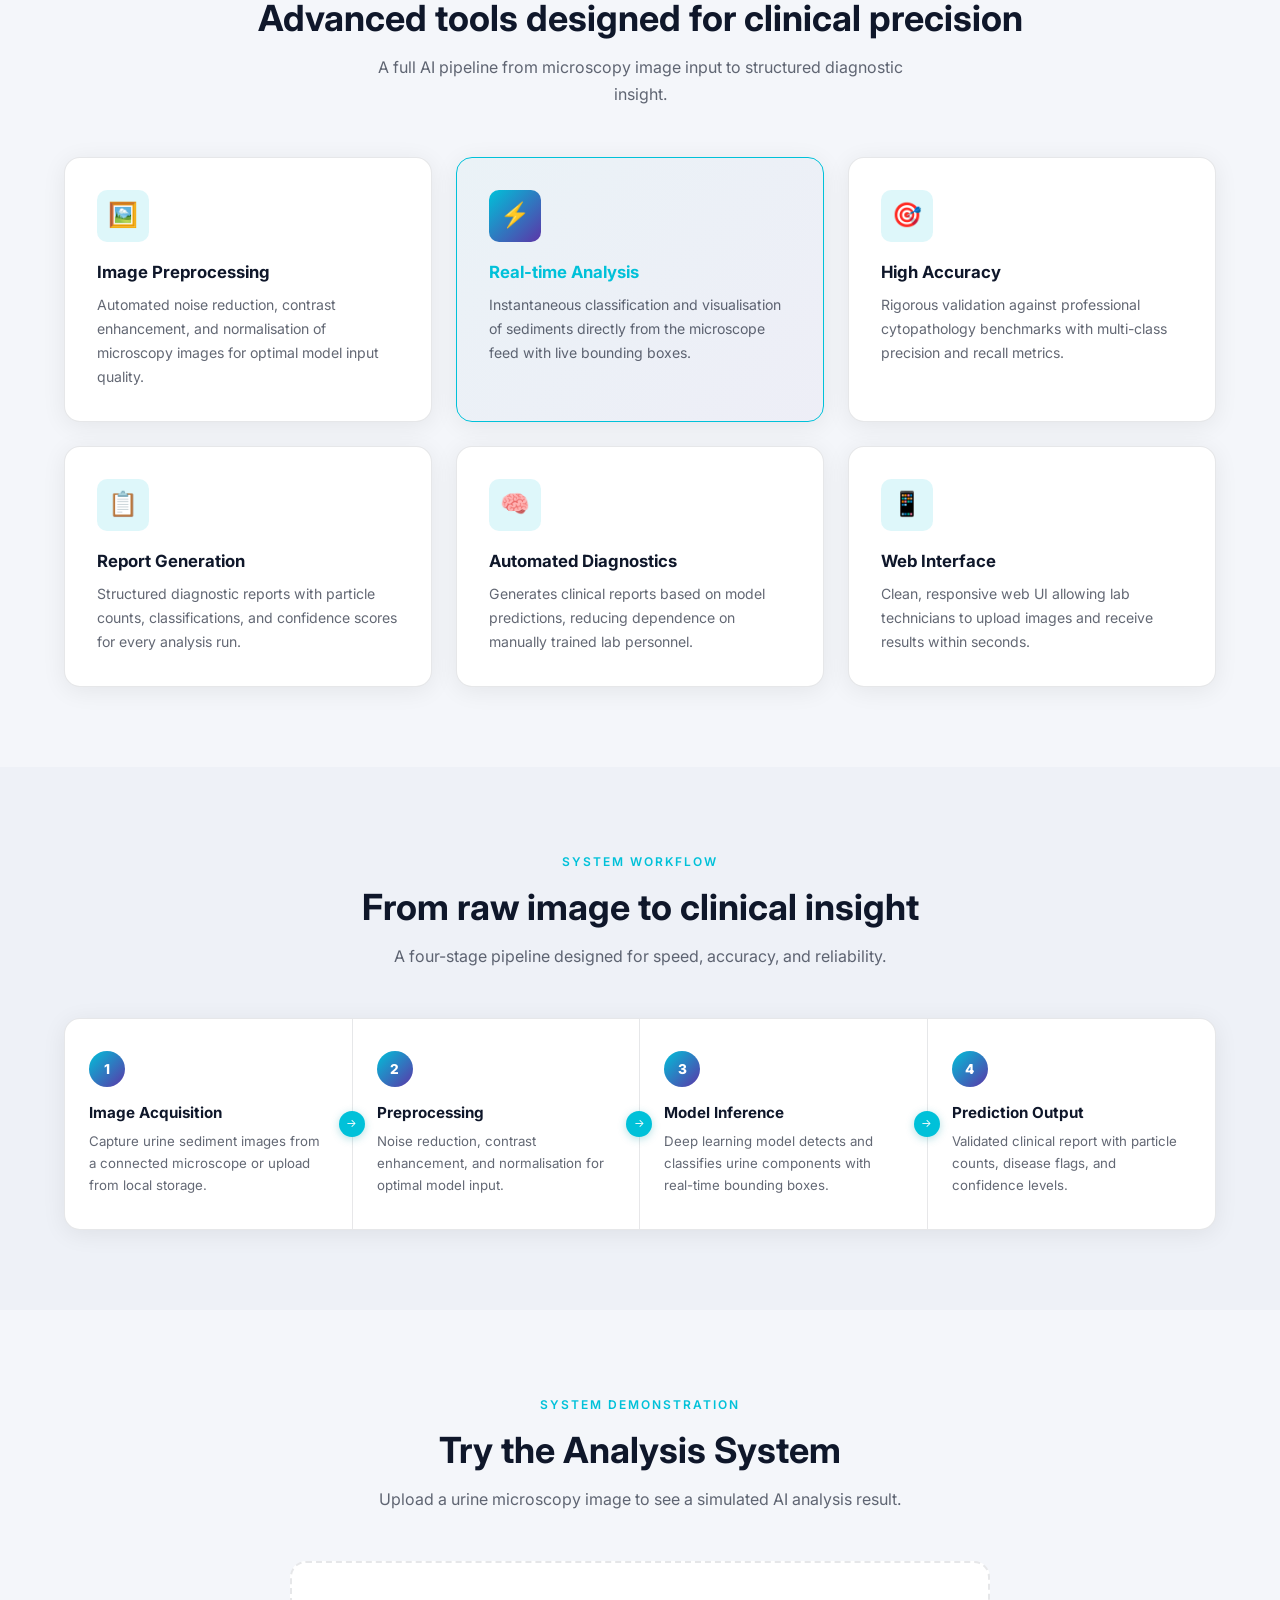
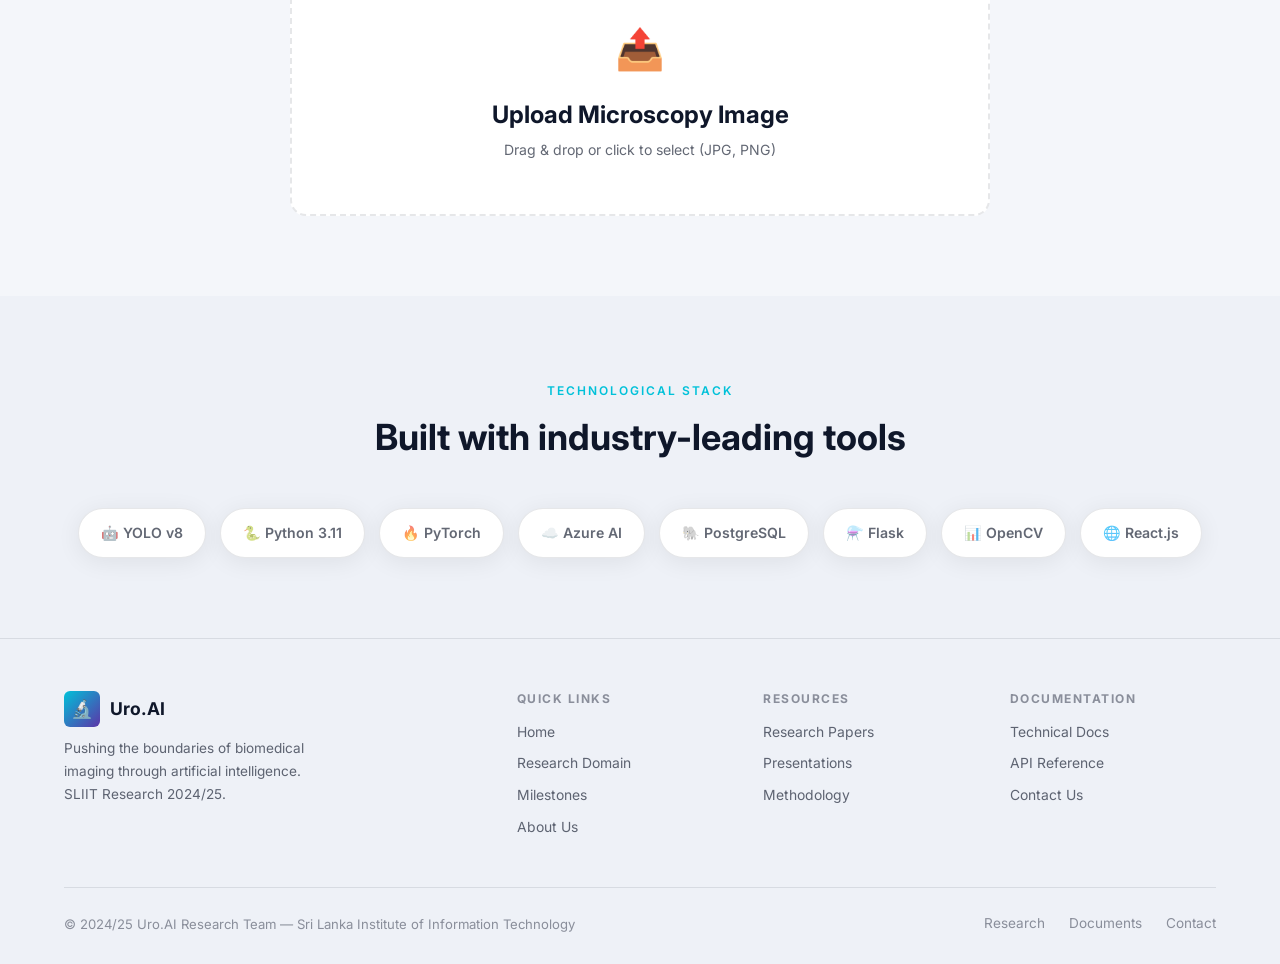
==== commit ed5e630e: "update color" ====
--- a/index.html
+++ b/index.html
@@ -4,7 +4,7 @@
   <meta charset="UTF-8">
   <meta name="viewport" content="width=device-width, initial-scale=1.0">
   <meta name="description" content="AI-Based Urine Microscopy Analysis — Deep learning for automated urine sediment detection. SLIIT Research 2024/25.">
-  <title>MicroscopyAI — AI-Based Urine Microscopy Analysis</title>
+  <title>Uro.AI — AI-Based Urine Microscopy Analysis</title>
   <link rel="preconnect" href="https://fonts.googleapis.com">
   <link href="https://fonts.googleapis.com/css2?family=Inter:wght@400;500;600;700;800&display=swap" rel="stylesheet">
   <link rel="stylesheet" href="css/style.css">
@@ -313,7 +313,7 @@
   <nav class="navbar" id="navbar">
     <div class="container">
       <a href="index.html" class="nav-logo">
-        <div class="logo-icon">🔬</div>MicroscopyAI
+        <div class="logo-icon">🔬</div>Uro.AI
       </a>
       <div class="nav-links" id="navLinks">
         <a href="index.html" class="active">Home</a>
@@ -542,7 +542,7 @@
     <div class="container">
       <div class="footer-grid">
         <div class="footer-brand">
-          <div class="nav-logo"><div class="logo-icon">🔬</div>MicroscopyAI</div>
+          <div class="nav-logo"><div class="logo-icon">🔬</div>Uro.AI</div>
           <p>Pushing the boundaries of biomedical imaging through artificial intelligence. SLIIT Research 2024/25.</p>
         </div>
         <div class="footer-col">
@@ -566,7 +566,7 @@
         </div>
       </div>
       <div class="footer-bottom">
-        <p>© 2024/25 MicroscopyAI Research Team — Sri Lanka Institute of Information Technology</p>
+        <p>© 2024/25 Uro.AI Research Team — Sri Lanka Institute of Information Technology</p>
         <div class="footer-links">
           <a href="domain.html">Research</a>
           <a href="documents.html">Documents</a>
--- a/css/style.css
+++ b/css/style.css
@@ -5,9 +5,9 @@
 
 /* --- CSS Variables (Design Tokens) --- */
 :root {
-  --primary: #0097a7;
-  --primary-dark: #00838f;
-  --primary-glow: rgba(0, 151, 167, 0.12);
+  --primary: #00c1d9;
+  --primary-dark: #009eb3;
+  --primary-glow: rgba(0, 193, 217, 0.13);
   --secondary: #5c35a8;
   --secondary-light: #7e57c2;
 
@@ -26,7 +26,7 @@
   --warning: #e65100;
 
   --border: rgba(15, 23, 42, 0.1);
-  --border-hover: rgba(0, 151, 167, 0.35);
+  --border-hover: rgba(0, 193, 217, 0.38);
 
   --radius-sm: 6px;
   --radius-md: 10px;
@@ -34,7 +34,7 @@
   --radius-xl: 24px;
 
   --shadow-card: 0 4px 24px rgba(0, 0, 0, 0.07);
-  --shadow-hover: 0 8px 32px rgba(0, 151, 167, 0.14);
+  --shadow-hover: 0 8px 32px rgba(0, 193, 217, 0.16);
 
   --nav-height: 72px;
   --max-width: 1200px;
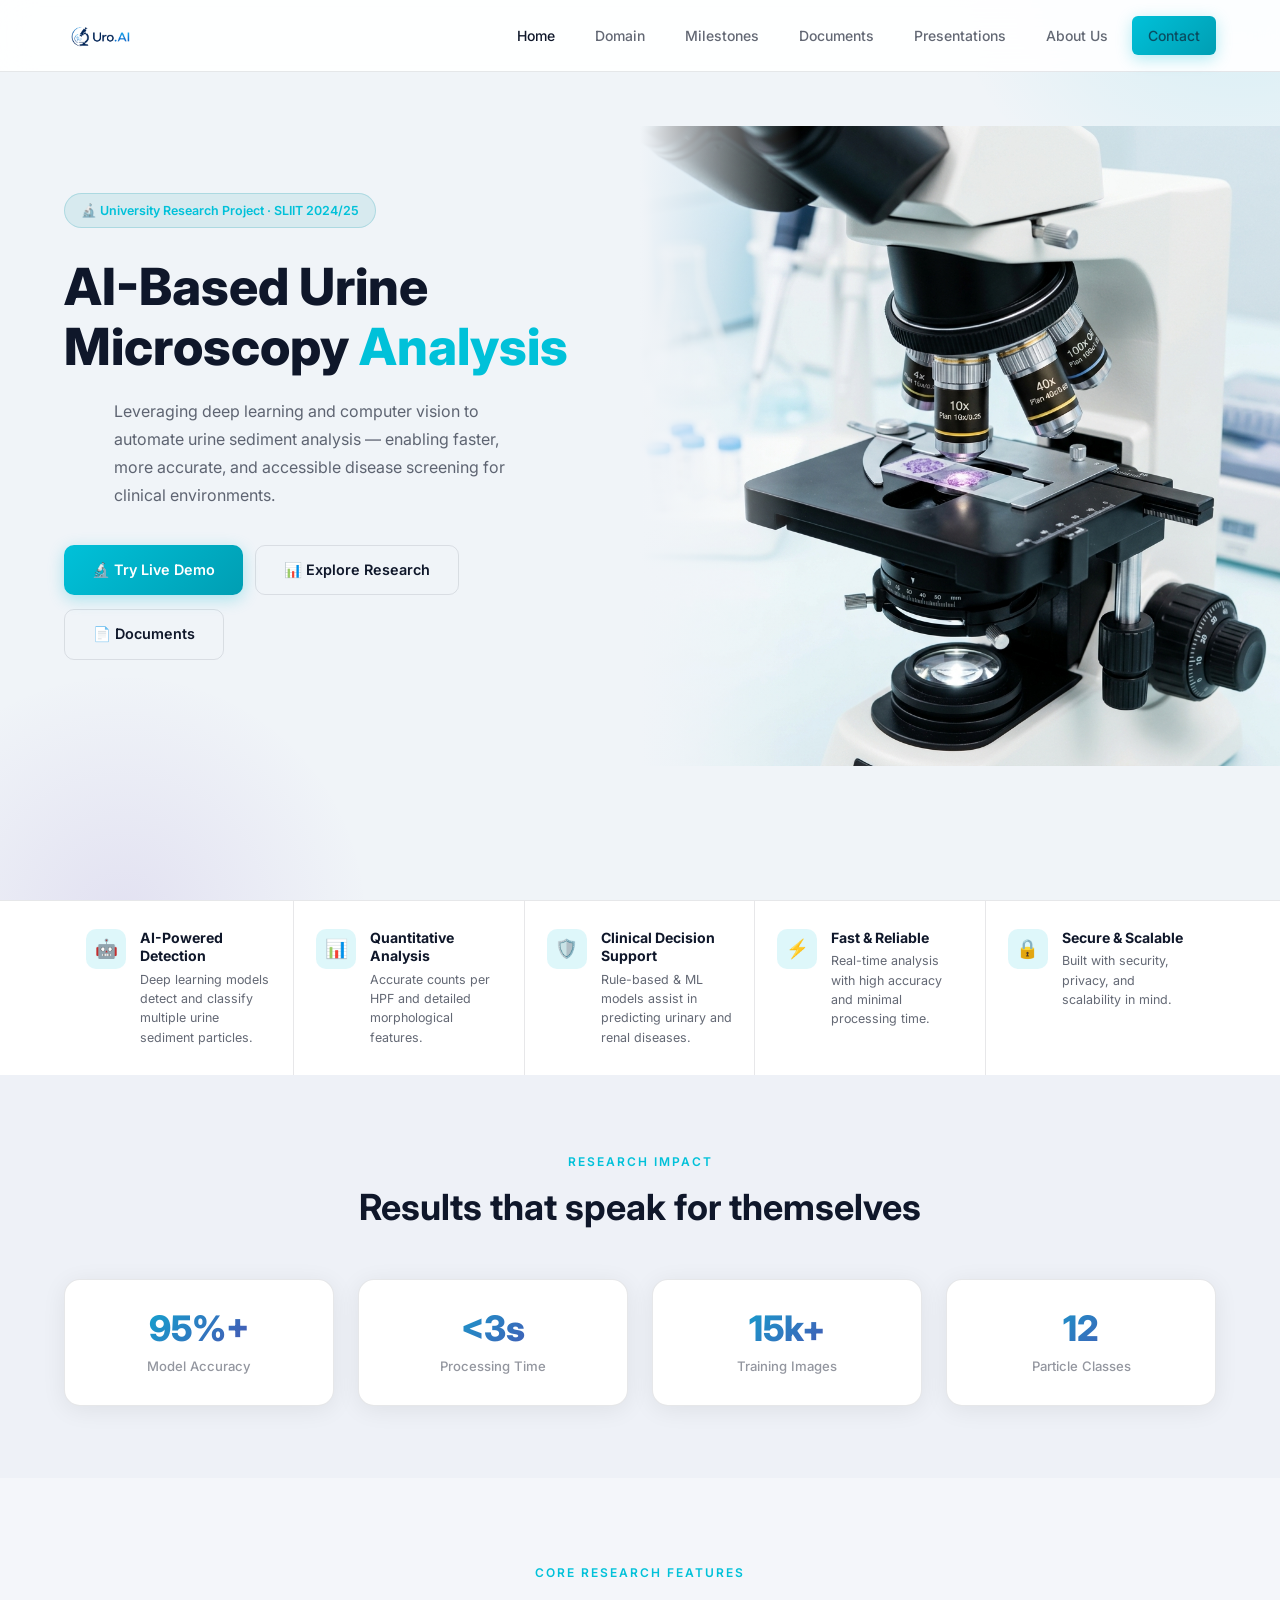
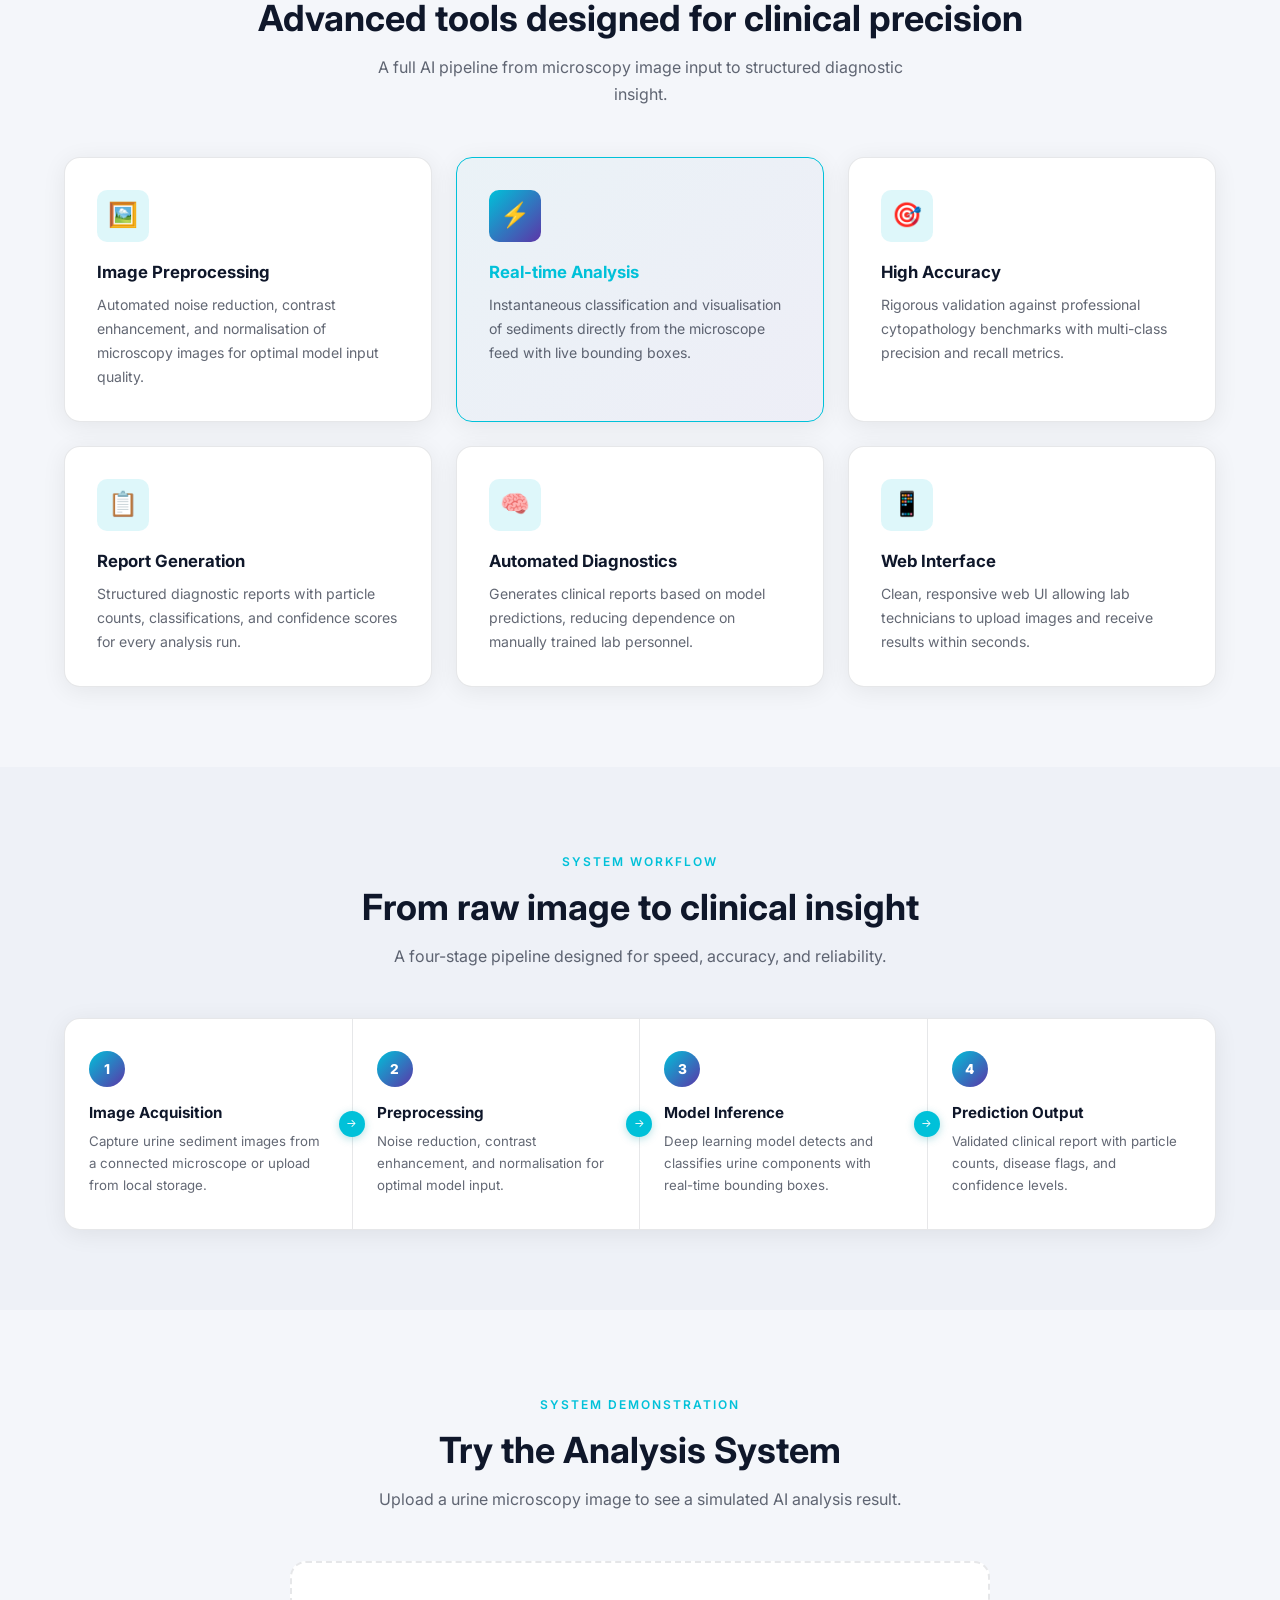
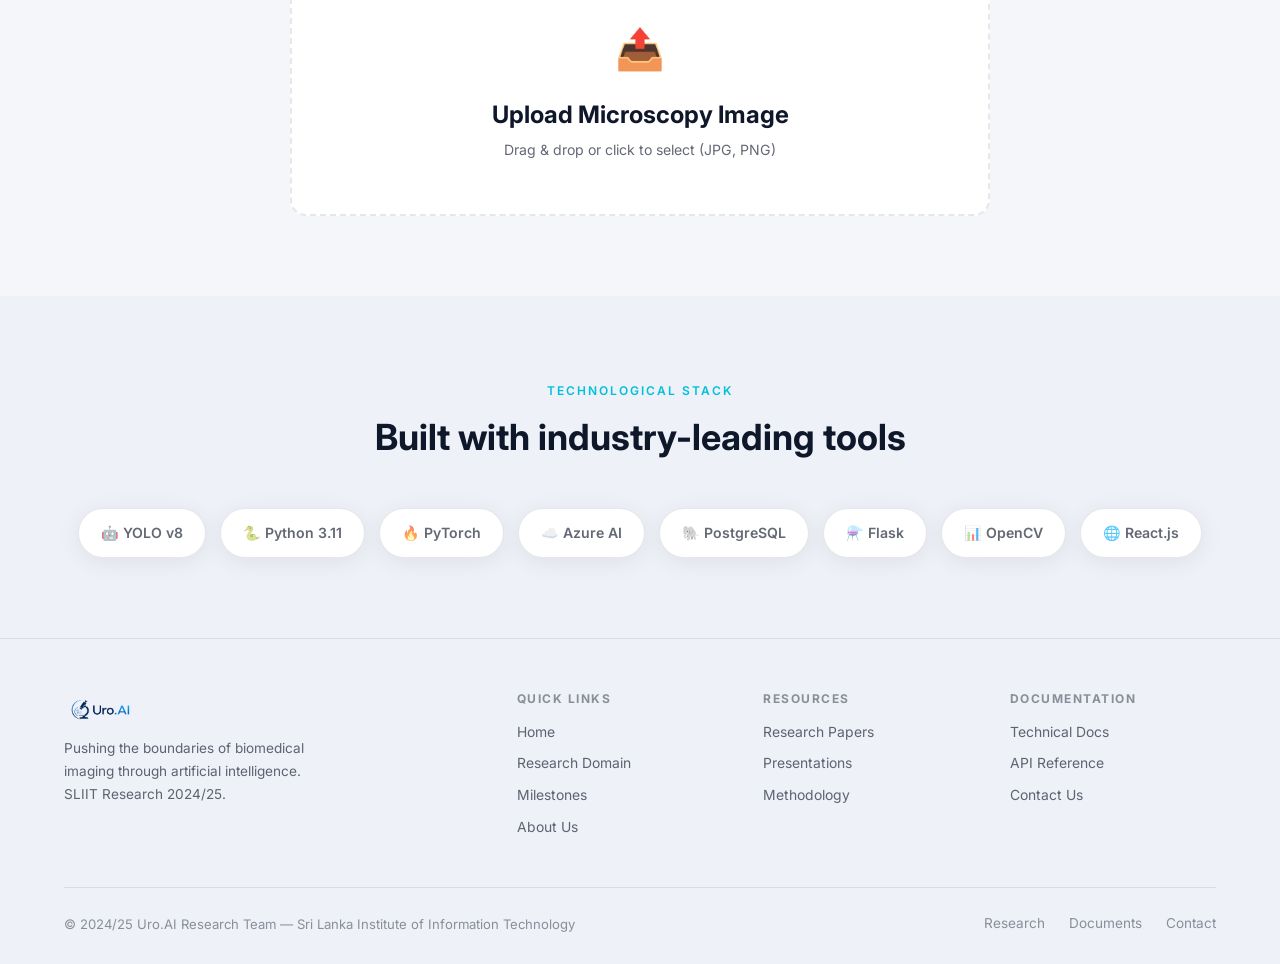
==== commit 8b278190: "Merge pull request #1 from ShanilkaDharmapriya/pathum Pathum" ====
--- a/index.html
+++ b/index.html
@@ -313,7 +313,7 @@
   <nav class="navbar" id="navbar">
     <div class="container">
       <a href="index.html" class="nav-logo">
-        <div class="logo-icon">🔬</div>Uro.AI
+        <img src="assets/logo.png" alt="Uro.AI Logo" class="logo-img" height="200px"width="200px">
       </a>
       <div class="nav-links" id="navLinks">
         <a href="index.html" class="active">Home</a>
@@ -542,7 +542,7 @@
     <div class="container">
       <div class="footer-grid">
         <div class="footer-brand">
-          <div class="nav-logo"><div class="logo-icon">🔬</div>Uro.AI</div>
+          <div class="nav-logo"><img src="assets/logo.png" alt="Uro.AI Logo" class="logo-img"></div>
           <p>Pushing the boundaries of biomedical imaging through artificial intelligence. SLIIT Research 2024/25.</p>
         </div>
         <div class="footer-col">
--- a/css/style.css
+++ b/css/style.css
@@ -167,15 +167,11 @@
   color: var(--text-main);
 }
 
-.nav-logo .logo-icon {
-  width: 36px;
+.nav-logo .logo-img {
   height: 36px;
-  background: linear-gradient(135deg, var(--primary), var(--secondary));
-  border-radius: var(--radius-sm);
-  display: flex;
-  align-items: center;
-  justify-content: center;
-  font-size: 1.1rem;
+  width: auto;
+  display: block;
+  object-fit: contain;
 }
 
 .nav-links {
